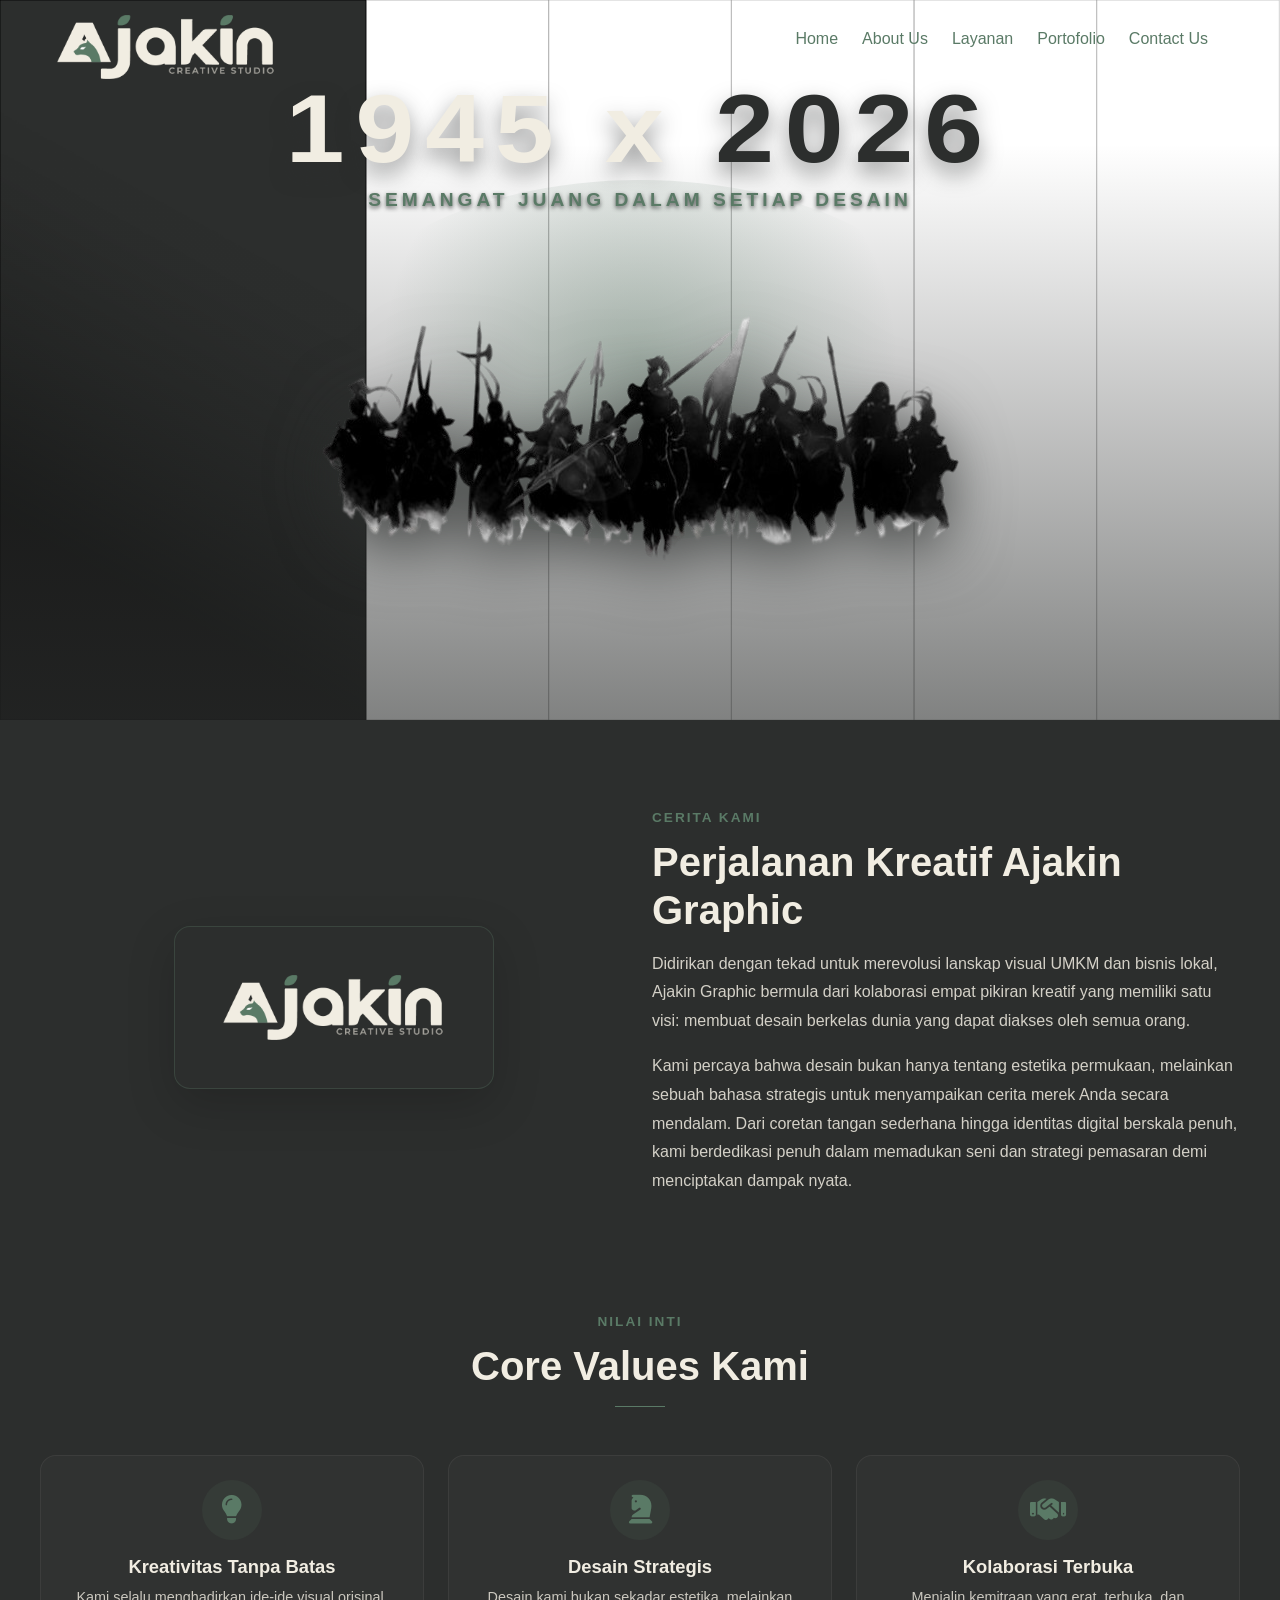
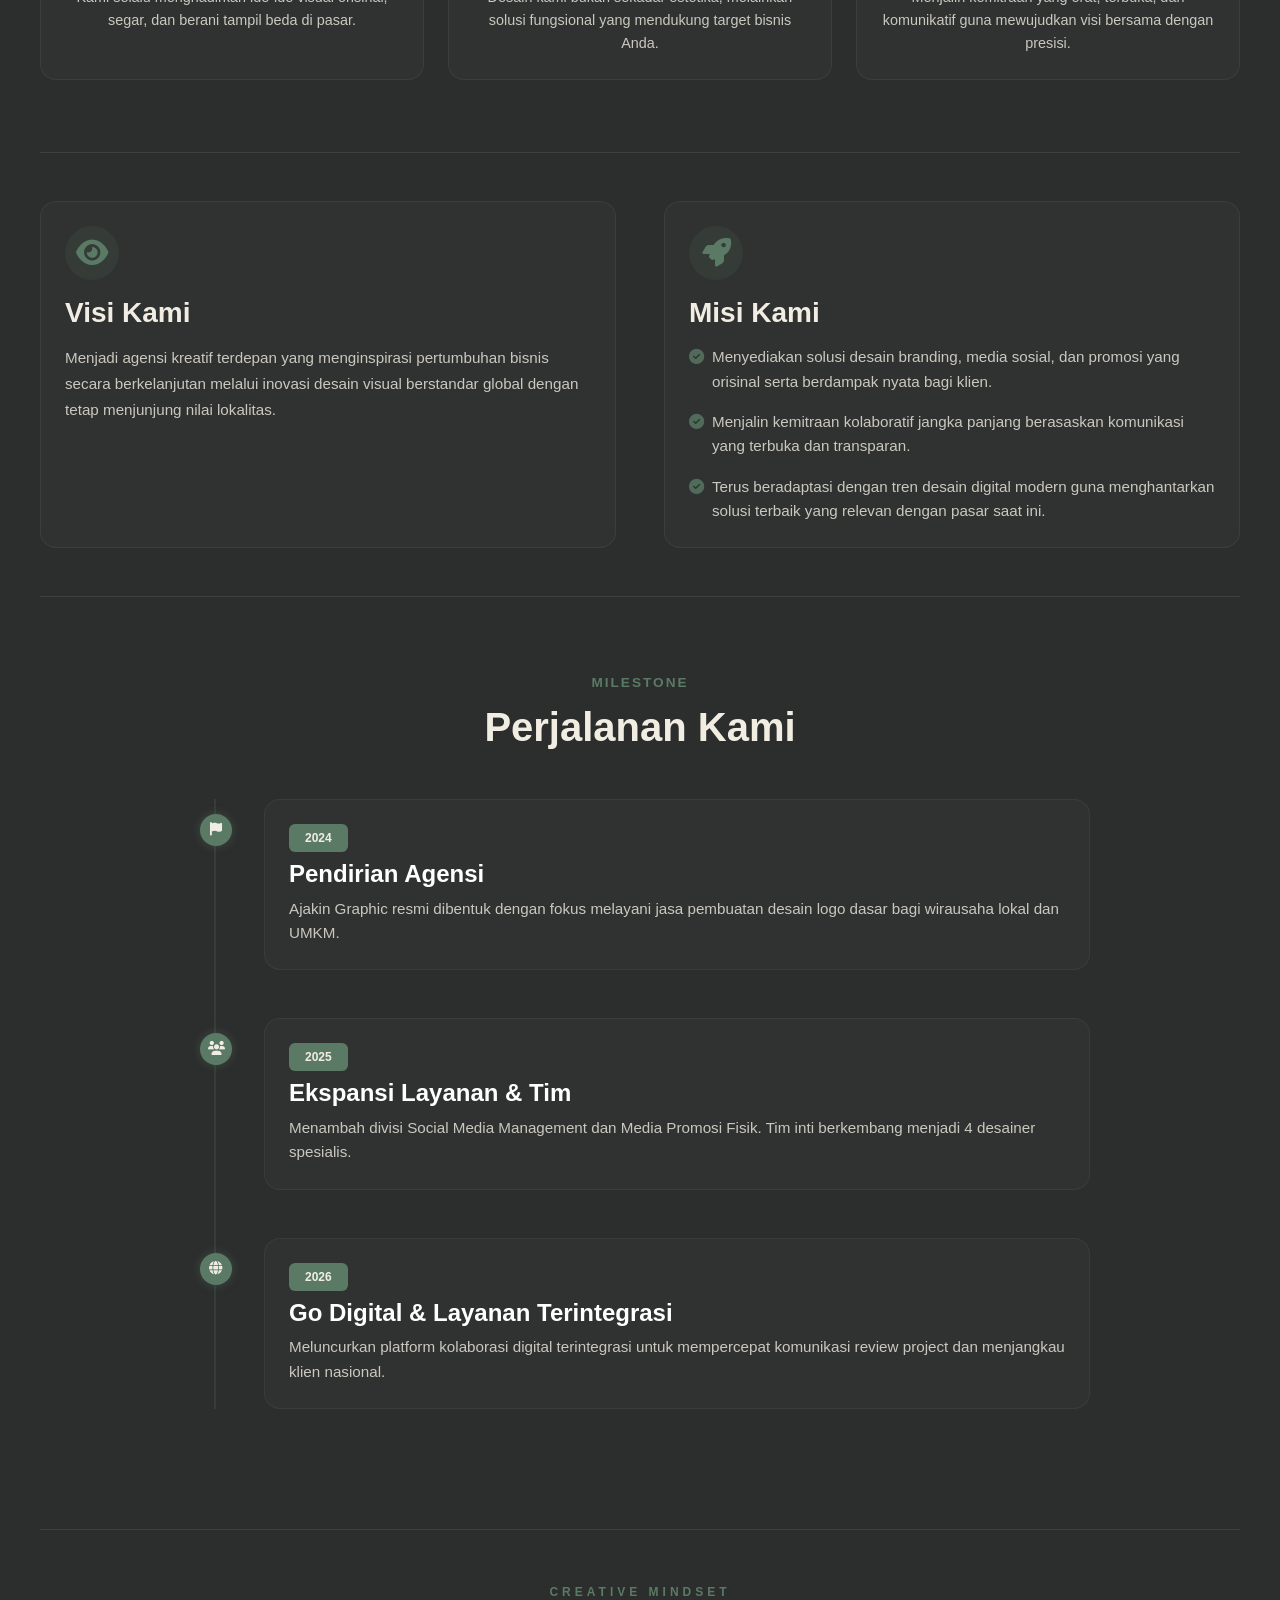
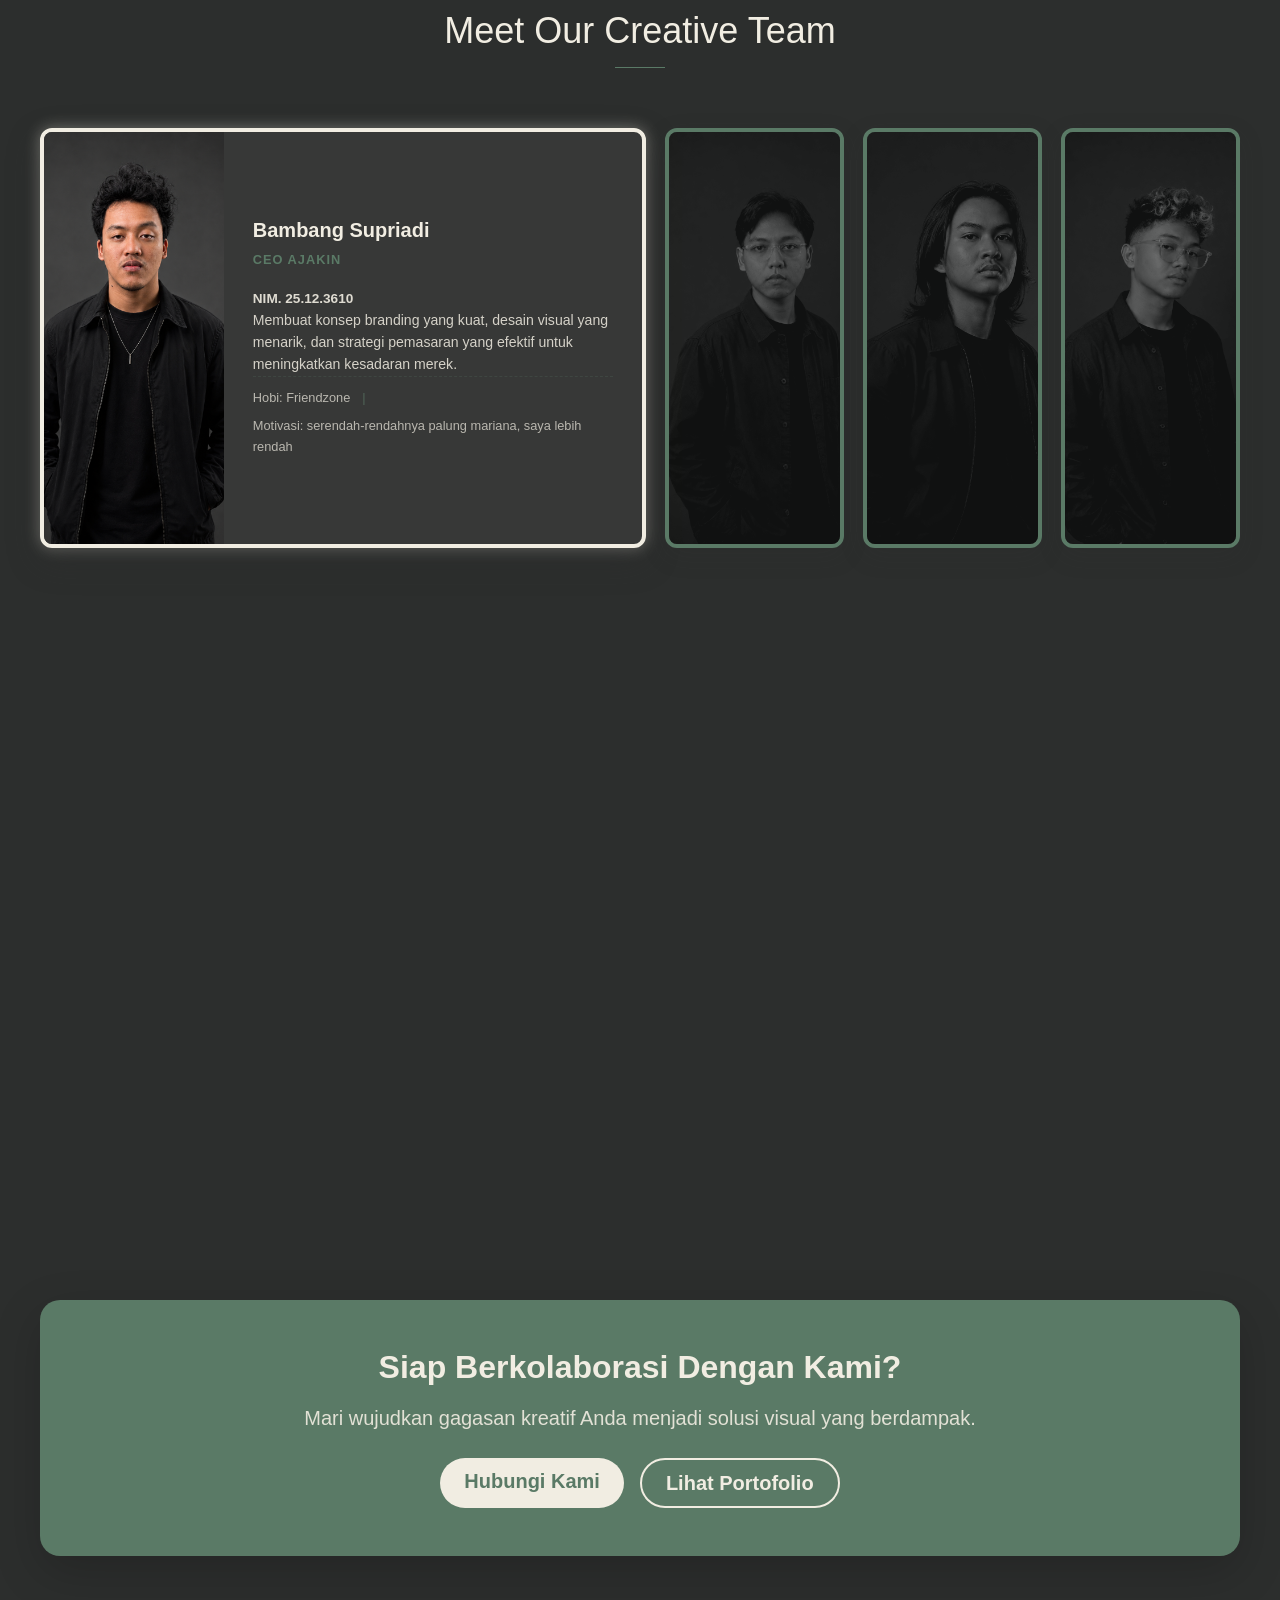
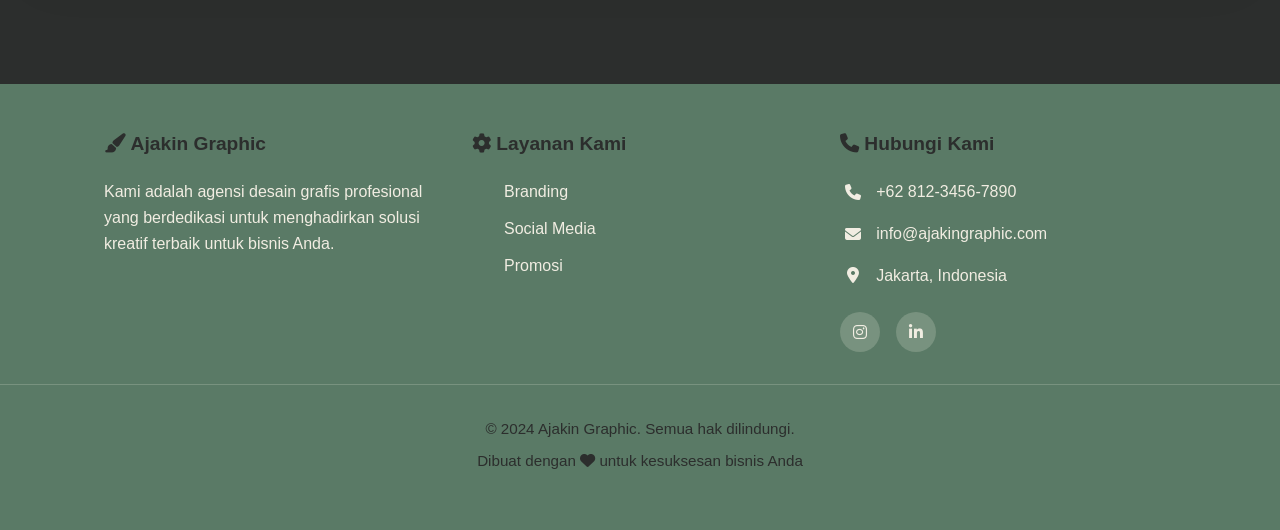
==== about.html @ 7a2d1ad5 "adjust all" ====
<!DOCTYPE html>
<html lang="id">

<head>
    <meta charset="UTF-8">
    <meta name="viewport" content="width=device-width, initial-scale=1.0">
    <title>About Us - Ajakin Graphic</title>
    <link rel="icon" type="image/png" href="assets/image/ajakin%20logo.png">
    <!-- Font Awesome -->
    <link href="https://cdnjs.cloudflare.com/ajax/libs/font-awesome/6.4.0/css/all.min.css" rel="stylesheet">
    <link href="https://cdn.jsdelivr.net/npm/bootstrap@5.3.0/dist/css/bootstrap.min.css" rel="stylesheet">
    <link rel="stylesheet" href="assets/CSS/About.css">
</head>

<body>
    <!-- ============ HEADER & NAVBAR ============ -->
    <header class="header">
        <div class="header-container">
            <a class="brand" href="index.html">
                <img src="assets/image/ajakin logo.png" alt="Ajakin Graphic Logo" class="brand-logo">
            </a>
            <button class="nav-toggle" aria-label="Toggle navigation">
                <i class="fas fa-bars"></i>
            </button>
            <nav class="nav-menu">
                <ul class="nav-list">
                    <li><a href="index.html">Home</a></li>
                    <li><a href="about.html">About Us</a></li>
                    <li><a href="service.html">Layanan</a></li>
                    <li><a href="portofolio.html">Portofolio</a></li>
                    <li><a href="contact.html">Contact Us</a></li>
                </ul>
            </nav>
        </div>
        <div class="scroll-progress"></div>
    </header>

    <!-- === HERO BANNER ABOUT US === -->
    <section class="hero-banner-flat position-relative d-flex flex-column justify-content-center align-items-center">
        <!-- Gambar Background -->
        <img src="assets/image/bg banner fp ppw.png" alt="About Us Banner Hero" style="position: absolute; top: 0; left: 0; width: 100%; height: 100%; object-fit: cover; object-position: 35% center; z-index: 0;">

        <!-- Overlay gradasi dari bawah ke atas agar lebih bersih -->
        <div style="position: absolute; top: 0; left: 0; width: 100%; height: 100%; background: linear-gradient(to top, rgba(44, 46, 45, 0.6) 0%, rgba(44, 46, 45, 0) 80%); z-index: 1;"></div>
        
        <!-- Overlay efek cahaya di tengah -->
        <div style="position: absolute; top: 50%; left: 50%; transform: translate(-50%, -50%); width: 50%; height: 50%; background: radial-gradient(circle, rgba(90, 122, 102, 0.4) 0%, rgba(44, 46, 45, 0) 70%); border-radius: 50%; z-index: 1;"></div>

        <!-- Konten (Relative) -->
        <div class="container position-relative d-flex flex-column align-items-center justify-content-center h-100" style="z-index: 2;">
            <!-- Teks Atas -->
            <h1 class="fw-bold m-0 hero-about-title" style="color: var(--white); font-family: 'Arial Black', Impact, sans-serif; line-height: 1; white-space: nowrap; text-shadow: 0 10px 20px rgba(44, 46, 45, 0.5);">
                1945 x <span style="color: var(--primary);">2026</span>
            </h1>
            <p class="mb-4 mt-2 text-uppercase text-center hero-about-subtext" style="color: var(--accent); font-weight: 700; letter-spacing: 4px; font-size: clamp(0.7rem, 1.5vw, 1.2rem); text-shadow: 0 2px 4px rgba(44, 46, 45, 0.8);">
                Semangat Juang dalam Setiap Desain
            </p>
            
            <!-- Gambar Bawah (diperbesar) -->
            <img src="assets/image/warior.png" alt="Semangat 1945" class="img-fluid mb-2 hero-about-img" style="object-fit: contain; filter: drop-shadow(0 20px 30px rgba(44, 46, 45, 0.8));">
        </div>
    </section>

    <!-- ============ MAIN CONTENT ============ -->
    <main class="main-container">
        
        <!-- SECTION 1: Cerita Kami (Our Story) -->
        <div class="row align-items-center my-5 py-4 reveal">
            <div class="col-lg-6 mb-4 mb-lg-0 text-center">
                <img src="assets/image/ajakin logo.png" alt="Logo Ajakin Graphic" class="img-fluid rounded-4 shadow-lg p-5" style="background-color: var(--primary); border: 1px solid rgba(90, 122, 102, 0.3); max-width: 320px;">
            </div>
            <div class="col-lg-6">
                <span class="text-uppercase fw-bold" style="color: var(--accent); letter-spacing: 2px; font-size: 0.85rem;">Cerita Kami</span>
                <h2 class="display-6 fw-bold mb-3 mt-2" style="color: var(--white);">Perjalanan Kreatif Ajakin Graphic</h2>
                <p style="color: var(--white); opacity: 0.85; line-height: 1.8;">
                    Didirikan dengan tekad untuk merevolusi lanskap visual UMKM dan bisnis lokal, Ajakin Graphic bermula dari kolaborasi empat pikiran kreatif yang memiliki satu visi: membuat desain berkelas dunia yang dapat diakses oleh semua orang.
                </p>
                <p style="color: var(--white); opacity: 0.85; line-height: 1.8;">
                    Kami percaya bahwa desain bukan hanya tentang estetika permukaan, melainkan sebuah bahasa strategis untuk menyampaikan cerita merek Anda secara mendalam. Dari coretan tangan sederhana hingga identitas digital berskala penuh, kami berdedikasi penuh dalam memadukan seni dan strategi pemasaran demi menciptakan dampak nyata.
                </p>
            </div>
        </div>

        <!-- SECTION: Core Perusahaan (Core Values) -->
        <div class="my-5 py-4 reveal">
            <div class="text-center mb-5">
                <span class="text-uppercase fw-bold" style="color: var(--accent); letter-spacing: 2px; font-size: 0.85rem;">Nilai Inti</span>
                <h2 class="display-6 fw-bold mb-3 mt-2" style="color: var(--white);">Core Values Kami</h2>
                <div class="mx-auto mt-3" style="width: 50px; height: 1px; background-color: var(--accent);"></div>
            </div>
            
            <div class="row g-4">
                <!-- Value 1: Kreativitas -->
                <div class="col-md-4 text-center">
                    <div class="p-4 rounded-4" style="background: rgba(241, 237, 226, 0.02); border: 1px solid rgba(241, 237, 226, 0.06); height: 100%;">
                        <div class="d-inline-flex align-items-center justify-content-center mb-3" style="width: 60px; height: 60px; background: rgba(90, 122, 102, 0.12); border-radius: 50%; font-size: 1.8rem; color: var(--accent);">
                            <i class="fas fa-lightbulb"></i>
                        </div>
                        <h4 class="fw-bold mb-2" style="color: var(--white); font-size: 1.15rem;">Kreativitas Tanpa Batas</h4>
                        <p class="mb-0" style="color: var(--white); opacity: 0.8; font-size: 0.9rem; line-height: 1.6;">
                            Kami selalu menghadirkan ide-ide visual orisinal, segar, dan berani tampil beda di pasar.
                        </p>
                    </div>
                </div>

                <!-- Value 2: Strategi -->
                <div class="col-md-4 text-center">
                    <div class="p-4 rounded-4" style="background: rgba(241, 237, 226, 0.02); border: 1px solid rgba(241, 237, 226, 0.06); height: 100%;">
                        <div class="d-inline-flex align-items-center justify-content-center mb-3" style="width: 60px; height: 60px; background: rgba(90, 122, 102, 0.12); border-radius: 50%; font-size: 1.8rem; color: var(--accent);">
                            <i class="fas fa-chess-knight"></i>
                        </div>
                        <h4 class="fw-bold mb-2" style="color: var(--white); font-size: 1.15rem;">Desain Strategis</h4>
                        <p class="mb-0" style="color: var(--white); opacity: 0.8; font-size: 0.9rem; line-height: 1.6;">
                            Desain kami bukan sekadar estetika, melainkan solusi fungsional yang mendukung target bisnis Anda.
                        </p>
                    </div>
                </div>

                <!-- Value 3: Kolaborasi -->
                <div class="col-md-4 text-center">
                    <div class="p-4 rounded-4" style="background: rgba(241, 237, 226, 0.02); border: 1px solid rgba(241, 237, 226, 0.06); height: 100%;">
                        <div class="d-inline-flex align-items-center justify-content-center mb-3" style="width: 60px; height: 60px; background: rgba(90, 122, 102, 0.12); border-radius: 50%; font-size: 1.8rem; color: var(--accent);">
                            <i class="fas fa-handshake"></i>
                        </div>
                        <h4 class="fw-bold mb-2" style="color: var(--white); font-size: 1.15rem;">Kolaborasi Terbuka</h4>
                        <p class="mb-0" style="color: var(--white); opacity: 0.8; font-size: 0.9rem; line-height: 1.6;">
                            Menjalin kemitraan yang erat, terbuka, dan komunikatif guna mewujudkan visi bersama dengan presisi.
                        </p>
                    </div>
                </div>
            </div>
        </div>

        <!-- SECTION 2: Visi & Misi -->
        <div class="my-5 py-5 border-top border-bottom border-secondary border-opacity-25 reveal">
            <div class="row g-5">
                <div class="col-lg-6">
                    <div class="p-4 rounded-4" style="background: rgba(241, 237, 226, 0.02); border: 1px solid rgba(241, 237, 226, 0.06); height: 100%;">
                        <div class="d-inline-flex align-items-center justify-content-center me-3 mb-3" style="width: 54px; height: 54px; background: rgba(90, 122, 102, 0.12); border-radius: 50%; font-size: 1.8rem; color: var(--accent);">
                            <i class="fas fa-eye"></i>
                        </div>
                        <h3 class="fw-bold mb-3" style="color: var(--white);">Visi Kami</h3>
                        <p style="color: var(--white); opacity: 0.8; line-height: 1.7; font-size: 0.95rem;">
                            Menjadi agensi kreatif terdepan yang menginspirasi pertumbuhan bisnis secara berkelanjutan melalui inovasi desain visual berstandar global dengan tetap menjunjung nilai lokalitas.
                        </p>
                    </div>
                </div>
                <div class="col-lg-6">
                    <div class="p-4 rounded-4" style="background: rgba(241, 237, 226, 0.02); border: 1px solid rgba(241, 237, 226, 0.06); height: 100%;">
                        <div class="d-inline-flex align-items-center justify-content-center me-3 mb-3" style="width: 54px; height: 54px; background: rgba(90, 122, 102, 0.12); border-radius: 50%; font-size: 1.8rem; color: var(--accent);">
                            <i class="fas fa-rocket"></i>
                        </div>
                        <h3 class="fw-bold mb-3" style="color: var(--white);">Misi Kami</h3>
                        <ul class="p-0 m-0" style="list-style: none;">
                            <li class="mb-3 d-flex align-items-start gap-2" style="color: var(--white); opacity: 0.8; font-size: 0.95rem;">
                                <i class="fas fa-check-circle mt-1" style="color: var(--accent);"></i>
                                <span>Menyediakan solusi desain branding, media sosial, dan promosi yang orisinal serta berdampak nyata bagi klien.</span>
                            </li>
                            <li class="mb-3 d-flex align-items-start gap-2" style="color: var(--white); opacity: 0.8; font-size: 0.95rem;">
                                <i class="fas fa-check-circle mt-1" style="color: var(--accent);"></i>
                                <span>Menjalin kemitraan kolaboratif jangka panjang berasaskan komunikasi yang terbuka dan transparan.</span>
                            </li>
                            <li class="mb-0 d-flex align-items-start gap-2" style="color: var(--white); opacity: 0.8; font-size: 0.95rem;">
                                <i class="fas fa-check-circle mt-1" style="color: var(--accent);"></i>
                                <span>Terus beradaptasi dengan tren desain digital modern guna menghantarkan solusi terbaik yang relevan dengan pasar saat ini.</span>
                            </li>
                        </ul>
                    </div>
                </div>
            </div>
        </div>

        <!-- SECTION 3: Timeline Perjalanan (Milestones) -->
        <div class="my-5 py-4 reveal">
            <div class="text-center mb-5">
                <span class="text-uppercase fw-bold" style="color: var(--accent); letter-spacing: 2px; font-size: 0.85rem;">Milestone</span>
                <h2 class="display-6 fw-bold mb-3 mt-2" style="color: var(--white);">Perjalanan Kami</h2>
            </div>
            
            <div class="about-timeline position-relative mx-auto mt-5" style="max-width: 900px;">
                <!-- Timeline Item 1 -->
                <div class="timeline-item d-flex mb-5">
                    <div class="timeline-badge"><i class="fas fa-flag"></i></div>
                    <div class="timeline-panel ms-4 p-4 rounded-4" style="background: rgba(241, 237, 226, 0.02); border: 1px solid rgba(241, 237, 226, 0.05); flex: 1;">
                        <span class="badge mb-2 px-3 py-2 fw-bold" style="background-color: var(--accent); color: var(--white);">2024</span>
                        <h4 class="fw-bold mb-2 text-white">Pendirian Agensi</h4>
                        <p class="mb-0" style="color: var(--white); opacity: 0.8; font-size: 0.95rem;">
                            Ajakin Graphic resmi dibentuk dengan fokus melayani jasa pembuatan desain logo dasar bagi wirausaha lokal dan UMKM.
                        </p>
                    </div>
                </div>
                
                <!-- Timeline Item 2 -->
                <div class="timeline-item d-flex mb-5">
                    <div class="timeline-badge"><i class="fas fa-users"></i></div>
                    <div class="timeline-panel ms-4 p-4 rounded-4" style="background: rgba(241, 237, 226, 0.02); border: 1px solid rgba(241, 237, 226, 0.05); flex: 1;">
                        <span class="badge mb-2 px-3 py-2 fw-bold" style="background-color: var(--accent); color: var(--white);">2025</span>
                        <h4 class="fw-bold mb-2 text-white">Ekspansi Layanan & Tim</h4>
                        <p class="mb-0" style="color: var(--white); opacity: 0.8; font-size: 0.95rem;">
                            Menambah divisi Social Media Management dan Media Promosi Fisik. Tim inti berkembang menjadi 4 desainer spesialis.
                        </p>
                    </div>
                </div>
                
                <!-- Timeline Item 3 -->
                <div class="timeline-item d-flex mb-5">
                    <div class="timeline-badge"><i class="fas fa-globe"></i></div>
                    <div class="timeline-panel ms-4 p-4 rounded-4" style="background: rgba(241, 237, 226, 0.02); border: 1px solid rgba(241, 237, 226, 0.05); flex: 1;">
                        <span class="badge mb-2 px-3 py-2 fw-bold" style="background-color: var(--accent); color: var(--white);">2026</span>
                        <h4 class="fw-bold mb-2 text-white">Go Digital & Layanan Terintegrasi</h4>
                        <p class="mb-0" style="color: var(--white); opacity: 0.8; font-size: 0.95rem;">
                            Meluncurkan platform kolaborasi digital terintegrasi untuk mempercepat komunikasi review project dan menjangkau klien nasional.
                        </p>
                    </div>
                </div>
            </div>
        </div>

        <!-- SECTION 4: Tim Kreatif (Collin Carousel Wrapper) -->
        <div class="section-divider-title reveal mt-5 pt-5 border-top border-secondary border-opacity-25">
            <span>CREATIVE MINDSET</span>
            <h2>Meet Our Creative Team</h2>
            <div class="title-line"></div>
        </div>

        <div class="team-accordion-container reveal" style="margin-top: 3rem;">
            <!-- Team Member 1 -->
            <div class="team-acc-card active-card" data-index="0">
                <div class="team-img-wrapper">
                    <img src="assets/image/bambang.png" alt="Bambang Supriadi">
                </div>
                <div class="team-text-wrapper">
                    <div class="team-text-header">
                        <h4>Bambang Supriadi</h4>
                        <span class="team-role">CEO Ajakin</span>
                    </div>
                    <div class="team-text-details">
                        <span class="team-nim">NIM. 25.12.3610</span>
                        <p class="team-desc">Membuat konsep branding yang kuat, desain visual yang menarik, dan strategi pemasaran yang efektif untuk meningkatkan kesadaran merek.</p>
                        <div class="team-footer">
                            <span>Hobi: Friendzone</span>
                            <span class="team-divider">|</span>
                            <span>Motivasi: serendah-rendahnya palung mariana, saya lebih rendah</span>
                        </div>
                    </div>
                </div>
            </div>

            <!-- Team Member 2 -->
            <div class="team-acc-card" data-index="1">
                <div class="team-img-wrapper">
                    <img src="assets/image/miko.png" alt="Jatmiko Adhi Prasetyo">
                </div>
                <div class="team-text-wrapper">
                    <div class="team-text-header">
                        <h4>Jatmiko Adhi Prasetyo</h4>
                        <span class="team-role">CMO Ajakin</span>
                    </div>
                    <div class="team-text-details">
                        <span class="team-nim">NIM. 25.12.3638</span>
                        <p class="team-desc">Strategi pemasaran media sosial yang interaktif dan efektif untuk meningkatkan konversi dan engagement.</p>
                        <div class="team-footer">
                            <span>Hobi: Bersabar</span>
                            <span class="team-divider">|</span>
                            <span>Motivasi: Hari ini harus lebih baik dari kemarin.</span>
                        </div>
                    </div>
                </div>
            </div>

            <!-- Team Member 3 -->
            <div class="team-acc-card" data-index="2">
                <div class="team-img-wrapper">
                    <img src="assets/image/gondrong.png" alt="Ahmad Mukhlisin Fahriel Diza">
                </div>
                <div class="team-text-wrapper">
                    <div class="team-text-header">
                        <h4>Ahmad Mukhlisin F. D.</h4>
                        <span class="team-role">Fullstack Developer</span>
                    </div>
                    <div class="team-text-details">
                        <span class="team-nim">NIM. 25.12.3644</span>
                        <p class="team-desc">Pembuatan sistem web dinamis, manajemen database performa tinggi, dan optimasi interaksi antar tumpukan kartu.</p>
                        <div class="team-footer">
                            <span>Hobi: Gaming</span>
                            <span class="team-divider">|</span>
                            <span>Motivasi: Ilmu tanah-tetap rebahan walaupun diinjak-injak.</span>
                        </div>
                    </div>
                </div>
            </div>

            <!-- Team Member 4 -->
            <div class="team-acc-card" data-index="3">
                <div class="team-img-wrapper">
                    <img src="assets/image/nur.png" alt="Nur Dwi Cahyo">
                </div>
                <div class="team-text-wrapper">
                    <div class="team-text-header">
                        <h4>Nur Dwi Cahyo</h4>
                        <span class="team-role">Desainer Ajakin</span>
                    </div>
                    <div class="team-text-details">
                        <span class="team-nim">NIM. 25.12.3609</span>
                        <p class="team-desc">Pembuatan materi promosi fisik (banner, x-banner, baliho) dengan kualitas visual terbaik dan hierarki terbaca.</p>
                        <div class="team-footer">
                            <span>Hobi: Desain</span>
                            <span class="team-divider">|</span>
                            <span>Motivasi: Error adalah jalan ninja ku.</span>
                        </div>
                    </div>
                </div>
            </div>
        </div>

        <!-- ============ FUN YOUTUBE EMBED ============ -->
        <div class="mt-5 pt-5 pb-2 mb-0 border-top border-secondary border-opacity-25 text-center reveal">
            <h3 class="fw-bold mb-3" style="color: var(--white); font-size: 1.5rem;">Behind the Scene</h3>
            <p class="mx-auto mb-4" style="color: var(--white); opacity: 0.8; max-width: 600px; font-size: 0.95rem;">
                Sekelompok mahasiswa berubah menjadi uget-uget di tepi pantai karena tugas final project.
            </p>
            <div class="mx-auto" style="max-width: 850px; border-radius: 12px; overflow: hidden; border: 4px solid var(--accent); box-shadow: 0 8px 24px rgba(44, 46, 45, 0.3);">
                <div class="ratio ratio-16x9">
                    <iframe src="https://www.youtube.com/embed/vy5Xc78frko?si=SzTf-EgB00rRE5SG&amp;start=402" title="YouTube video player" allow="accelerometer; autoplay; clipboard-write; encrypted-media; gyroscope; picture-in-picture; web-share" referrerpolicy="strict-origin-when-cross-origin" allowfullscreen style="border: none;"></iframe>
                </div>
            </div>
        </div>

        <!-- ============ CALL TO ACTION BANNER ============ -->
        <div class="mt-5 p-5 text-center shadow-lg reveal" style="background-color: var(--accent); border-radius: 20px;">
            <h2 class="fw-bold mb-3" style="color: var(--white);">Siap Berkolaborasi Dengan Kami?</h2>
            <p class="lead mb-4" style="color: var(--white); opacity: 0.9;">Mari wujudkan gagasan kreatif Anda menjadi solusi visual yang berdampak.</p>
            <div class="d-flex gap-3 justify-content-center flex-wrap">
                <a href="contact.html" class="btn btn-light btn-lg rounded-pill px-4 fw-bold" style="color: var(--accent); background-color: var(--white); border: none; transition: transform 0.3s ease;" onmouseover="this.style.transform='translateY(-3px)'" onmouseout="this.style.transform='translateY(0)'">Hubungi Kami</a>
                <a href="portofolio.html" class="btn btn-outline-light btn-lg rounded-pill px-4 fw-bold" style="border: 2px solid var(--white); color: var(--white); transition: transform 0.3s ease;" onmouseover="this.style.transform='translateY(-3px)'" onmouseout="this.style.transform='translateY(0)'">Lihat Portofolio</a>
            </div>
        </div>
    </main>

    <!-- ============ FOOTER ============ -->
    <footer class="footer">
        <div class="footer-container">
            <div class="footer-col">
                <h5><i class="fas fa-paint-brush"></i> Ajakin Graphic</h5>
                <p>Kami adalah agensi desain grafis profesional yang berdedikasi untuk menghadirkan solusi kreatif terbaik untuk bisnis Anda.</p>
            </div>
            <div class="footer-col">
                <h5><i class="fas fa-cog"></i> Layanan Kami</h5>
                <ul class="footer-links">
                    <li><a href="service.html">Branding</a></li>
                    <li><a href="service.html">Social Media</a></li>
                    <li><a href="service.html">Promosi</a></li>
                </ul>
            </div>
            <div class="footer-col">
                <h5><i class="fas fa-phone"></i> Hubungi Kami</h5>
                <div class="contact-item">
                    <i class="fas fa-phone"></i>
                    <span>+62 812-3456-7890</span>
                </div>
                <div class="contact-item">
                    <i class="fas fa-envelope"></i>
                    <span>info@ajakingraphic.com</span>
                </div>
                <div class="contact-item">
                    <i class="fas fa-map-marker-alt"></i>
                    <span>Jakarta, Indonesia</span>
                </div>
                <div class="social-links">
                    <a href="https://www.instagram.com/yaelahhh.desain?igsh=MTJ2dGk0ZmpyYTkzag==" target="_blank" rel="noopener noreferrer" title="Instagram"><i class="fab fa-instagram"></i></a>
                    <a href="https://www.linkedin.com/in/bambang-supriyadi-6a6b3a31a?utm_source=share_via&utm_content=profile&utm_medium=member_android" target="_blank" rel="noopener noreferrer" title="LinkedIn"><i class="fab fa-linkedin-in"></i></a>
                </div>
            </div>
        </div>
        <div class="footer-bottom">
            <p>&copy; 2024 Ajakin Graphic. Semua hak dilindungi.</p>
            <p>Dibuat dengan <i class="fas fa-heart heart-icon"></i> untuk kesuksesan bisnis Anda</p>
        </div>
    </footer>

    <script src="assets/js/scroll.js"></script>
    <script src="assets/js/collins.js"></script>
</body>

</html>
---- assets/CSS/About.css ----
/* ============ DESIGN SYSTEM & VARIABLES ============ */
:root {
  --primary: #2c2e2d;
  --accent: #5a7a66;
  --white: #f1ede2;
  --light-gray: #f4f6f9;
  --transition: 0.8s cubic-bezier(0.25, 1, 0.5, 1);
}

* {
  margin: 0;
  padding: 0;
  box-sizing: border-box;
}

body {
  font-family: 'Segoe UI', sans-serif;
  line-height: 1.6;
  color: var(--primary);
  background-color: var(--primary);
  scroll-behavior: smooth;
}

a {
  text-decoration: none;
}

ul {
  list-style: none;
}

/* ============ HEADER & NAVBAR ============ */
.header {
    position: fixed;
    width: 100%;
    top: 0;
    z-index: 1000;
    background: transparent;
    transition: background 0.4s ease, box-shadow 0.4s ease;
    animation: slideIn 0.5s ease;
}

.header.scrolled {
    background: var(--primary);
    box-shadow: 0 4px 20px rgba(44, 46, 45, 0.35);
}

.header-container {
  display: flex;
  justify-content: space-between;
  align-items: center;
  padding: 15px 32px;
  max-width: 1200px;
  margin: 0 auto;
  position: relative;
}

.brand-logo {
    height: 64px;
    width: auto;
    display: block;
    object-fit: contain;
    transition: transform 0.3s ease;
    margin-left: -15px;
}

.brand-logo:hover {
  transform: scale(1.05);
}

.nav-toggle {
  display: none;
  background: none;
  border: 1px solid var(--white);
  color: var(--white);
  font-size: 1.5rem;
  padding: 0.3rem 0.6rem;
  border-radius: 4px;
  cursor: pointer;
}

.nav-list {
  display: flex;
  gap: 1.5rem;
}

.nav-list a {
    color: var(--accent);
    font-weight: 500;
    transition: color 0.3s ease;
}

.nav-list a:hover {
    color: var(--white);
    text-shadow: 0px 2px 4px rgba(44, 46, 45, 0.6), 0px 4px 10px rgba(44, 46, 45, 0.3);
}

.scroll-progress {
  position: absolute;
  bottom: 0;
  left: 0;
  height: 6px;
  background: var(--accent);
  width: 0%;
  transition: width 0.3s ease;
  z-index: 1001;
  border-radius: 0 4px 4px 0;
  box-shadow: 0 0 10px rgba(241, 237, 226, 0.5);
}

/* ============ HERO BANNER (DESKTOP) ============ */
.hero-banner-flat {
    width: 100%;
    margin-bottom: 60px;
    overflow: hidden;
    display: flex;
    aspect-ratio: 16/9;
    padding: 0;
}

.hero-about-title {
    font-size: clamp(2.5rem, 8vw, 6rem);
    letter-spacing: 10px;
    transform: scaleX(1.1);
}

.hero-about-img {
    max-height: 45vh;
}

/* ============ MAIN LAYOUT CONTAINER ============ */
main {
  min-height: calc(100vh - 80px);
  background-color: var(--primary);
}

.main-container {
  width: 95%;
  max-width: 1200px;
  margin: 0 auto;
  padding-bottom: 5rem;
}

.section-divider-title {
  text-align: center;
  margin-bottom: 60px;
  position: relative;
}

.section-divider-title span {
  font-size: 12px;
  letter-spacing: 4px;
  color: var(--accent);
  font-weight: 600;
  text-transform: uppercase;
}

.section-divider-title h2 {
  font-size: 36px;
  color: var(--white);
  font-family: 'Segoe UI', sans-serif;
  margin-top: 5px;
  font-weight: 300;
}

.section-divider-title .title-line {
  width: 50px;
  height: 1px;
  background-color: var(--accent);
  margin: 15px auto 0;
}

/* ============ MILESTONE TIMELINE ============ */
.about-timeline {
    padding-left: 50px;
}

.about-timeline::before {
    content: '';
    position: absolute;
    left: 24px;
    top: 0;
    width: 2px;
    height: 100%;
    background: rgba(90, 122, 102, 0.2);
}

.timeline-item {
    position: relative;
}

.timeline-badge {
    position: absolute;
    left: -40px;
    top: 15px;
    width: 32px;
    height: 32px;
    border-radius: 50%;
    background: var(--accent);
    color: var(--white);
    display: flex;
    align-items: center;
    justify-content: center;
    font-size: 0.85rem;
    z-index: 2;
    box-shadow: 0 0 10px rgba(90, 122, 102, 0.4);
}

.timeline-panel {
    transition: all 0.3s ease;
}

.timeline-panel:hover {
    background: rgba(241, 237, 226, 0.05) !important;
    border-color: var(--accent) !important;
    transform: translateX(5px);
}

/* ============ REVEAL ANIMATIONS ============ */
.reveal {
    opacity: 0;
    transform: translateY(30px);
    transition: opacity 0.8s cubic-bezier(0.25, 1, 0.5, 1), transform 0.8s cubic-bezier(0.25, 1, 0.5, 1);
}

.reveal.in {
    opacity: 1;
    transform: translateY(0);
}

/* ============ TEAM ACCORDION SECTION (DESKTOP) ============ */
.team-accordion-container {
    display: flex;
    flex-direction: row;
    width: 100%;
    height: 420px;
    gap: 1.2rem;
}

.team-acc-card {
    flex: 1;
    display: flex;
    flex-direction: row;
    border-radius: 12px;
    overflow: hidden;
    border: 4px solid var(--accent);
    background-color: rgba(241, 237, 226, 0.02);
    box-shadow: 0 8px 24px rgba(44, 46, 45, 0.15);
    transition: flex 0.6s cubic-bezier(0.25, 1, 0.5, 1), border-color 0.4s ease, box-shadow 0.4s ease, background-color 0.4s ease;
    cursor: pointer;
}

.team-img-wrapper {
    width: 180px;
    height: 100%;
    flex-shrink: 0;
}

.team-img-wrapper img {
    width: 100%;
    height: 100%;
    object-fit: cover;
    object-position: center top;
    filter: grayscale(100%) brightness(0.6) contrast(1.1);
    opacity: 0.65;
    transition: filter 0.4s ease, opacity 0.4s ease;
}

.team-text-wrapper {
    flex-grow: 1;
    padding: 1.8rem;
    display: flex;
    flex-direction: column;
    justify-content: center;
    gap: 0.8rem;
    opacity: 0;
    transform: translateX(30px);
    transition: opacity 0.4s ease 0.1s, transform 0.4s ease 0.1s;
    overflow: hidden;
    min-width: 250px;
}

.team-text-header h4 {
    margin: 0 0 4px;
    font-size: 1.25rem;
    font-weight: 700;
    color: var(--white);
}

.team-role {
    font-size: 0.8rem;
    text-transform: uppercase;
    letter-spacing: 1px;
    color: var(--accent);
    font-weight: 600;
}

.team-info-details {
    display: flex;
    flex-direction: column;
    gap: 0.6rem;
}

.team-nim {
    font-size: 0.85rem;
    font-weight: 700;
    color: var(--white);
    opacity: 0.9;
}

.team-desc {
    font-size: 0.88rem;
    line-height: 1.55;
    color: var(--white);
    opacity: 0.85;
    margin: 0;
}

.team-footer {
    border-top: 1px dashed rgba(90, 122, 102, 0.3);
    padding-top: 0.7rem;
    display: flex;
    flex-wrap: wrap;
    gap: 0.5rem;
    align-items: center;
    font-size: 0.8rem;
    color: var(--white);
    opacity: 0.7;
}

.team-divider {
    color: var(--accent);
    margin: 0 4px;
}

/* Hover State (Preview) */
.team-acc-card:hover {
    flex: 3.5;
    background-color: rgba(241, 237, 226, 0.04);
}

.team-acc-card:hover .team-img-wrapper img {
    filter: grayscale(40%) brightness(0.85);
    opacity: 0.85;
}

.team-acc-card:hover .team-text-wrapper {
    opacity: 1;
    transform: translateX(0);
}

/* Clicked / Active State (Permanent) */
.team-acc-card.active-card {
    flex: 3.5;
    border-color: var(--white);
    background-color: rgba(241, 237, 226, 0.05);
    box-shadow: 0 12px 32px rgba(44, 46, 45, 0.4), 0 0 15px rgba(241, 237, 226, 0.4);
    cursor: default;
}

.team-acc-card.active-card .team-img-wrapper img {
    filter: none !important;
    opacity: 1 !important;
}

.team-acc-card.active-card .team-text-wrapper {
    opacity: 1 !important;
    transform: translateX(0) !important;
}

/* ============ FOOTER ============ */
.footer {
  background: var(--accent);
  color: var(--white);
  padding: 3rem 0;
  margin-top: 3rem;
}

.footer-container {
  display: flex;
  flex-wrap: wrap;
  gap: 2rem;
  padding: 0 5%;
  max-width: 1200px;
  margin: 0 auto;
  justify-content: space-between;
}

.footer-col {
  flex: 1;
  min-width: 250px;
}

.footer-col h5 {
  font-size: 1.2rem;
  font-weight: bold;
  margin-bottom: 1.5rem;
  color: var(--primary);
}

.footer-links li {
  margin-bottom: 0.7rem;
}

.footer-links a {
  color: var(--white);
  transition: color 0.3s ease, padding 0.3s ease;
}

.footer-links a:hover {
  color: var(--white);
  padding-left: 0.5rem;
}

.contact-item {
  display: flex;
  align-items: center;
  margin-bottom: 1rem;
  gap: 0.7rem;
}

.contact-item i {
  color: var(--white);
  min-width: 25px;
  text-align: center;
}

.social-links {
  display: flex;
  gap: 1rem;
  margin-top: 1.5rem;
}

.social-links a {
  display: inline-flex;
  align-items: center;
  justify-content: center;
  width: 40px;
  height: 40px;
  background: rgba(241, 237, 226, 0.2);
  border-radius: 50%;
  color: var(--white);
  transition: all 0.3s ease;
}

.social-links a:hover {
  background: var(--primary);
  color: var(--white);
  transform: translateY(-5px);
}

.footer-bottom {
  border-top: 1px solid rgba(241, 237, 226, 0.2);
  margin-top: 2rem;
  padding-top: 2rem;
  text-align: center;
}

.footer-bottom p {
  margin-bottom: 0.5rem;
  font-size: 0.95rem;
  color: var(--primary);
}

.heart-icon {
  color: var(--primary);
}

/* ============ KEYFRAMES & TRANSITIONS ============ */
@keyframes slideIn {
  from {
    opacity: 0;
    transform: translateY(-10px);
  }
  to {
    opacity: 1;
    transform: translateY(0);
  }
}

/* ============ RESPONSIVE LAYOUT OVERRIDES ============ */
@media (max-width: 991px) {
  /* Navbar toggles */
  .nav-toggle {
    display: block;
  }

  .nav-menu {
    display: none;
    width: 100%;
    position: absolute;
    top: 100%;
    left: 0;
    background: rgba(44, 46, 45, 0.95);
    backdrop-filter: blur(15px);
    -webkit-backdrop-filter: blur(15px);
    padding: 1.5rem 5%;
    box-shadow: 0 4px 15px rgba(44, 46, 45, 0.3);
    border-bottom: 1px solid rgba(90, 122, 102, 0.2);
  }

  .nav-menu.active {
    display: block;
  }

  .nav-list {
    flex-direction: column;
    gap: 1.2rem;
  }

  .nav-list a {
    color: var(--white);
    font-size: 1.15rem;
    text-shadow: 0 2px 4px rgba(44, 46, 45, 0.5);
    display: block;
    padding: 8px 0;
  }
  
  .nav-list a.active {
    border-bottom: none;
    border-left: 3px solid var(--accent);
    padding-left: 10px;
  }

  /* Hero Banner tablet/mobile */
  .hero-banner-flat {
    aspect-ratio: auto;
    min-height: auto;
    padding: 120px 0 60px;
  }

  .hero-about-title {
    letter-spacing: 5px !important;
    font-size: 2.5rem !important;
    transform: scaleX(1) !important;
  }

  .hero-about-img {
    max-height: 35vh !important;
  }

  .brand-logo {
    height: 36px;
    margin-left: 0;
  }

  .hero-banner-flat > img:first-of-type {
    object-position: 20% center !important;
  }
}

@media (max-width: 768px) {
  html, body {
    overflow-x: hidden;
    max-width: 100vw;
  }

  /* Footer stacking */
  .footer-container {
    flex-direction: column;
  }

  /* Accordion Layout tablet/mobile stack */
  .team-accordion-container {
      flex-direction: column;
      height: auto;
      gap: 1rem;
  }

  .team-acc-card {
      flex: none;
      width: 100%;
      height: 90px;
      transition: height 0.6s cubic-bezier(0.25, 1, 0.5, 1), border-color 0.4s ease;
  }

  .team-img-wrapper {
      width: 90px;
  }

  .team-text-wrapper {
      padding: 1rem 1.2rem;
      transform: translateY(20px);
      transition: opacity 0.4s ease 0.1s, transform 0.4s ease 0.1s;
  }

  /* Tablet/mobile Hover expansion */
  .team-acc-card:hover {
      flex: none;
      height: 230px;
  }

  .team-acc-card:hover .team-text-wrapper {
      transform: translateY(0);
  }

  /* Tablet/mobile Clicked/Active expansion */
  .team-acc-card.active-card {
      flex: none;
      height: 230px;
  }

  .team-acc-card.active-card .team-text-wrapper {
      transform: translateY(0) !important;
  }
}

/* ============ MOBILE PORTRAIT ADAPTATIONS ============ */
@media (max-width: 576px) {
  /* Hero Banner Portrait */
  .hero-banner-flat {
    padding: 90px 0 40px;
  }
  
  .hero-about-title {
      font-size: 2rem !important;
  }

  .hero-about-img {
    max-height: 28vh !important;
  }

  /* Spacing container portrait */
  .main-container {
      padding-bottom: 3rem;
  }

  /* Timeline Portrait */
  .about-timeline {
      padding-left: 30px;
  }
  
  .about-timeline::before {
      left: 14px;
  }

  .timeline-badge {
      left: -25px;
      width: 28px;
      height: 28px;
      font-size: 0.75rem;
  }

  .timeline-panel {
      padding: 1.2rem !important;
  }

  .timeline-panel h4 {
      font-size: 1.1rem;
  }

  .timeline-panel p {
      font-size: 0.88rem;
  }

  /* Mobile text sizes inside expanded accordion card */
  .team-acc-card:hover, .team-acc-card.active-card {
      height: 250px; /* Slightly taller for text wrap */
  }

  .team-text-wrapper {
      padding: 0.8rem 1rem;
  }

  .team-text-header h4 {
      font-size: 1.1rem;
  }

  .team-role {
      font-size: 0.75rem;
  }

  .team-desc {
      font-size: 0.8rem;
      line-height: 1.45;
  }

  .team-footer {
      font-size: 0.72rem;
      padding-top: 0.5rem;
      gap: 0.3rem;
  }
}
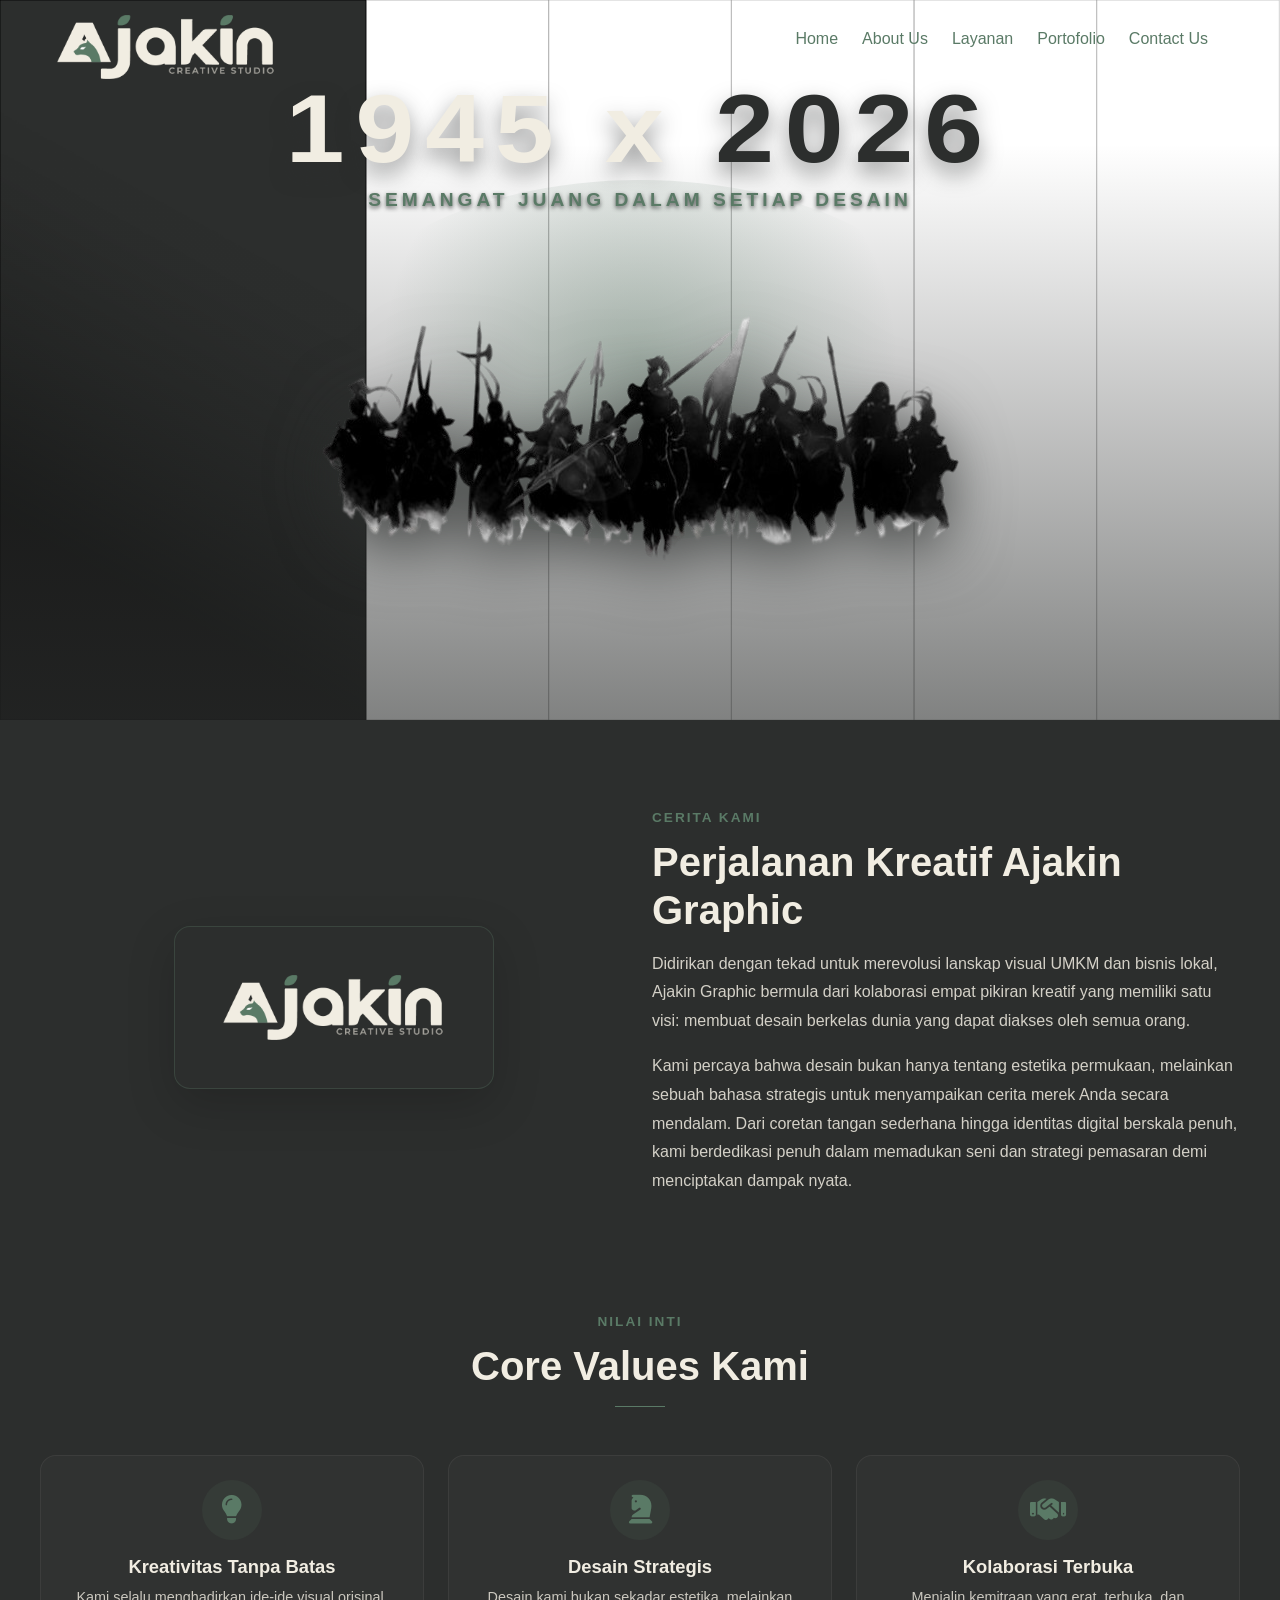
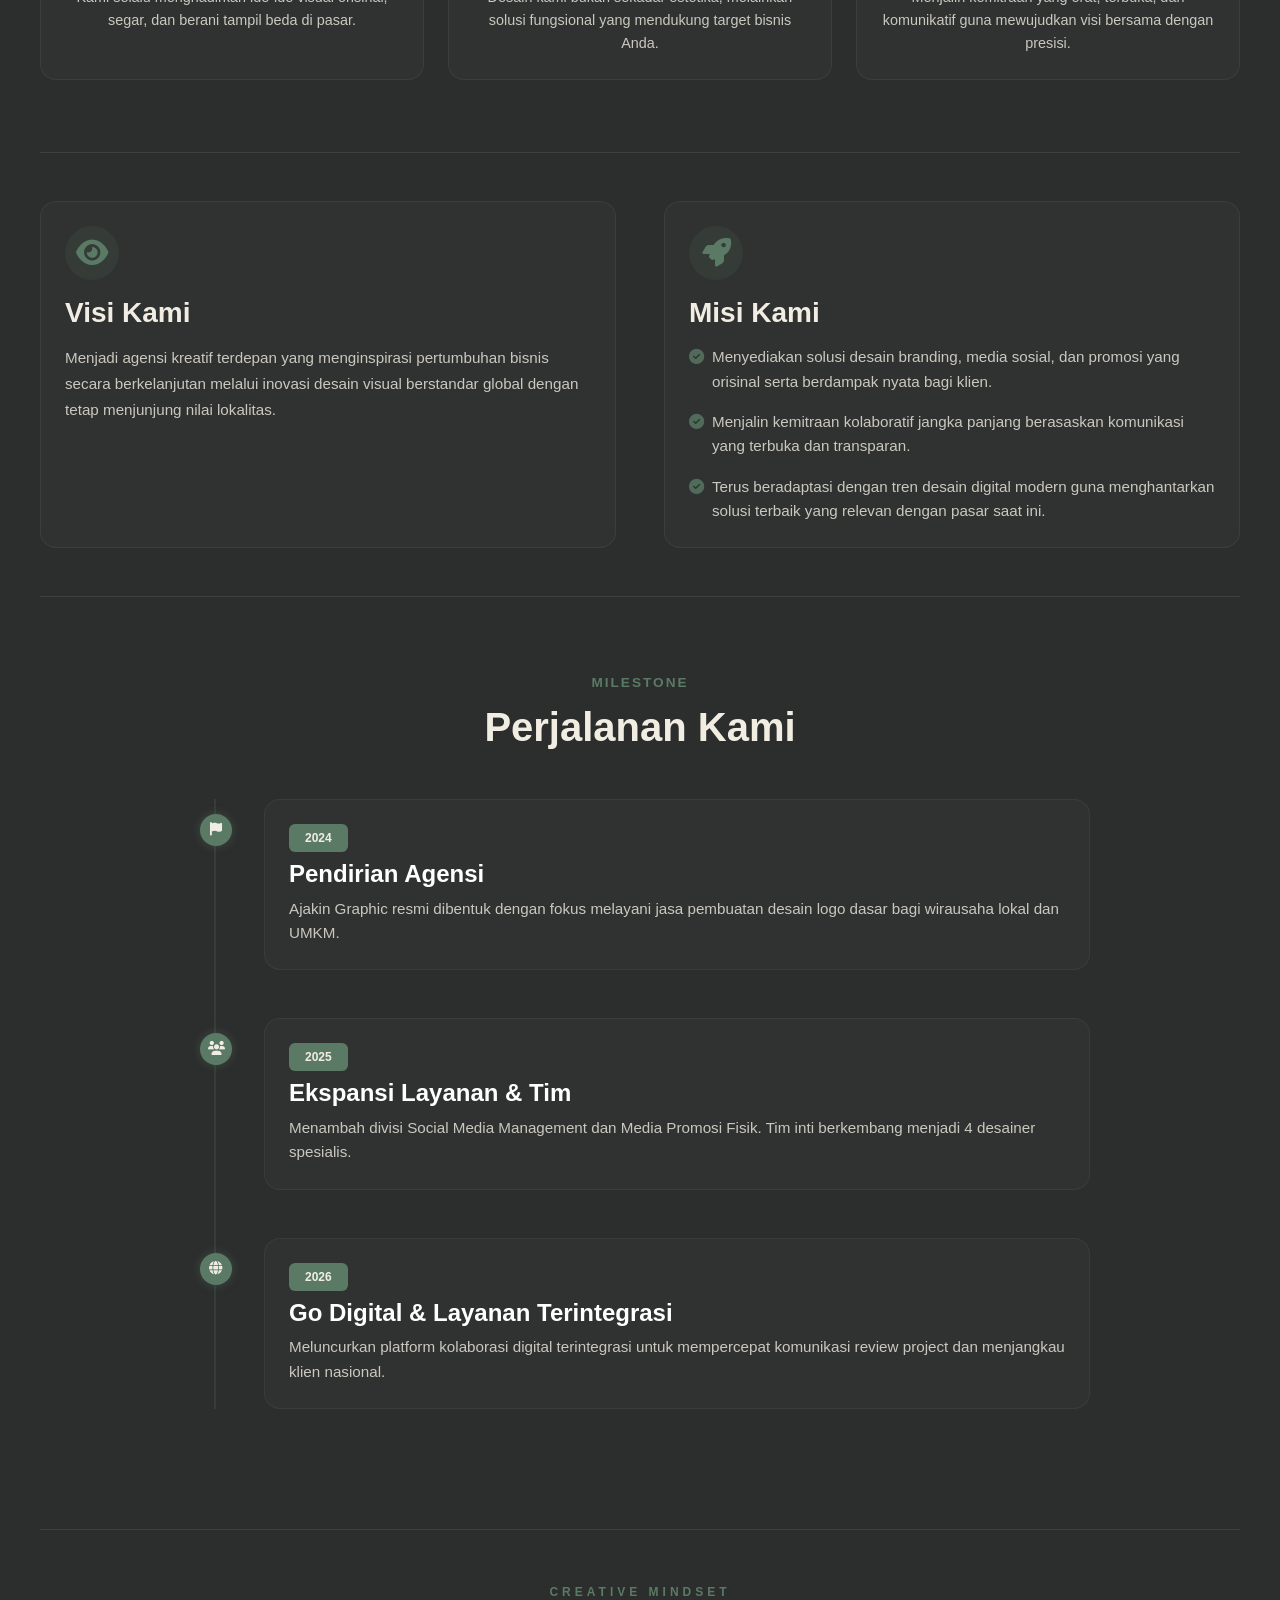
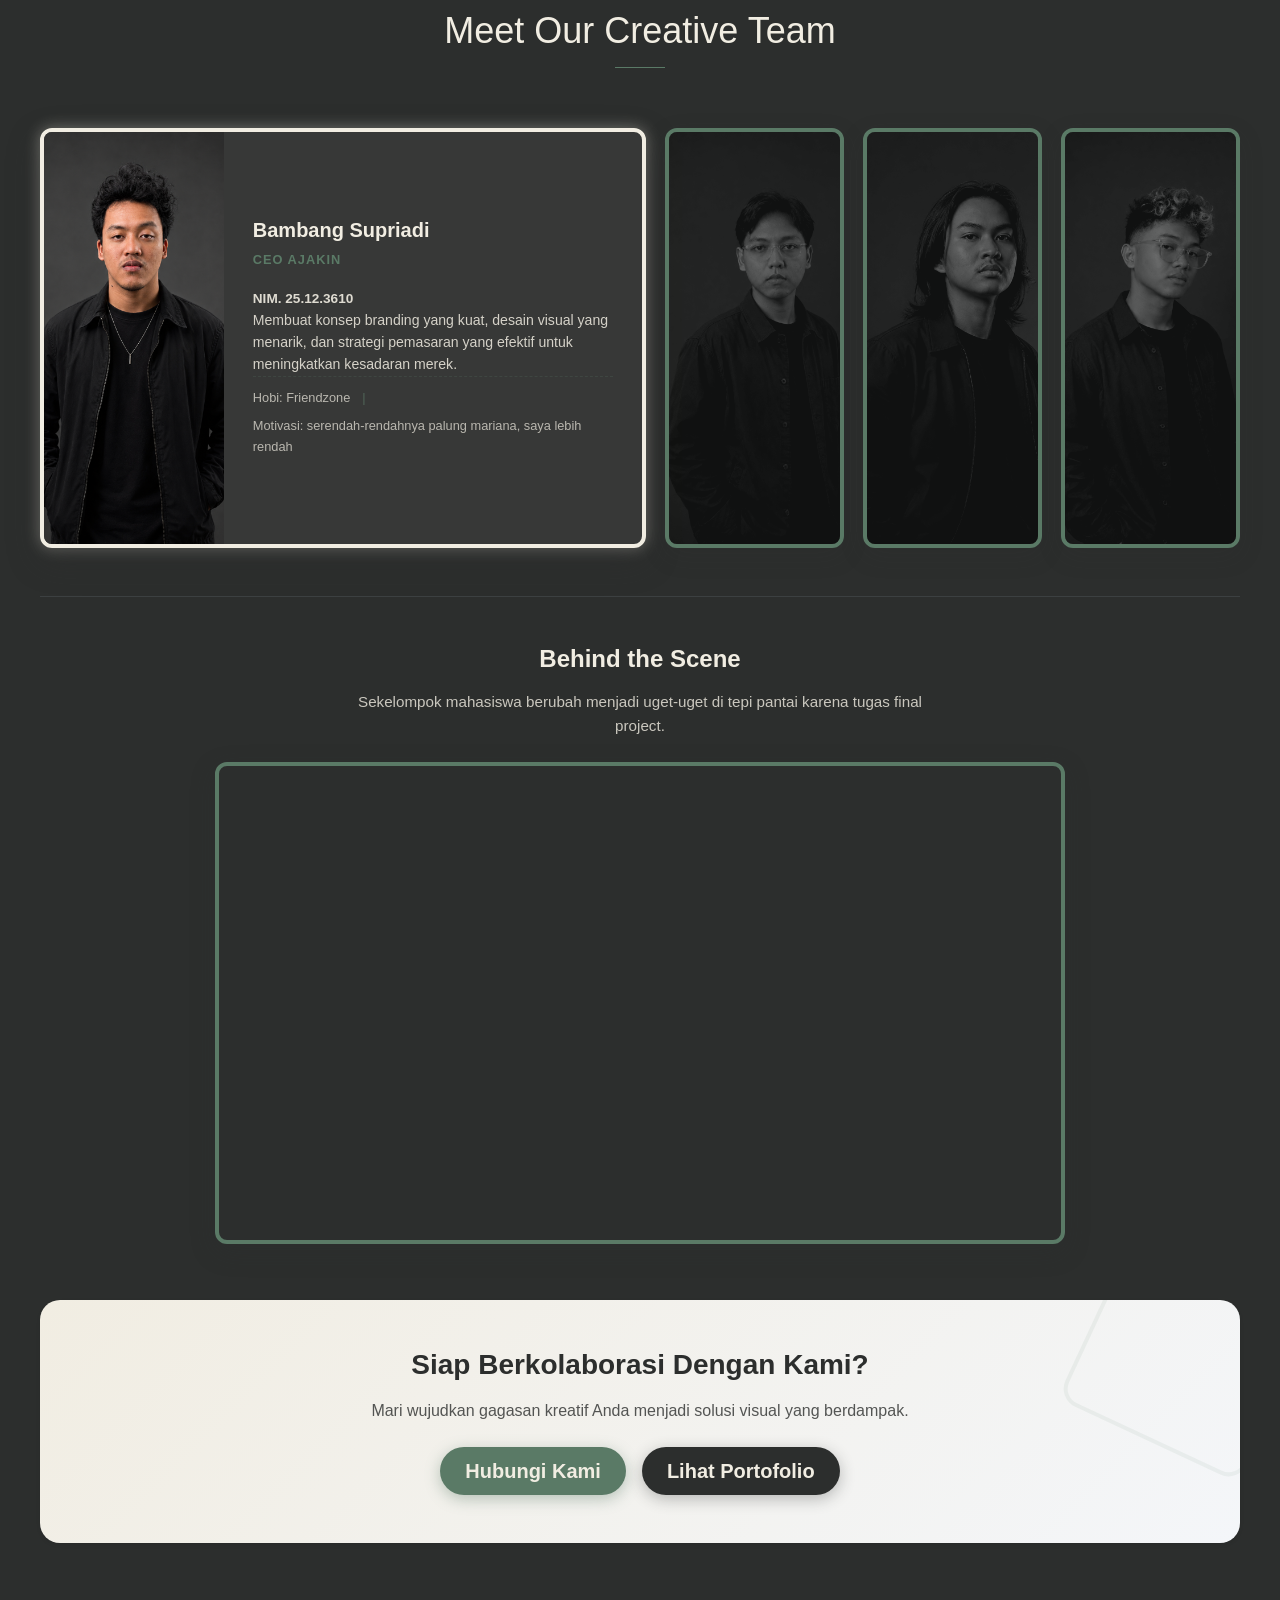
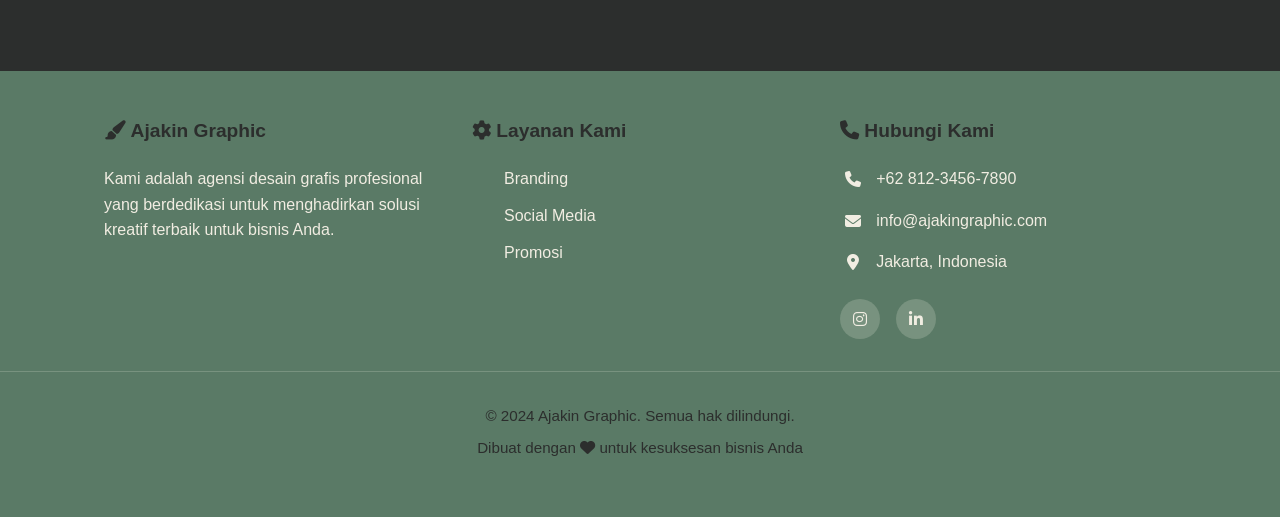
==== commit 62f35e25: "adjust cta section" ====
--- a/about.html
+++ b/about.html
@@ -327,12 +327,15 @@
         </div>
 
         <!-- ============ CALL TO ACTION BANNER ============ -->
-        <div class="mt-5 p-5 text-center shadow-lg reveal" style="background-color: var(--accent); border-radius: 20px;">
-            <h2 class="fw-bold mb-3" style="color: var(--white);">Siap Berkolaborasi Dengan Kami?</h2>
-            <p class="lead mb-4" style="color: var(--white); opacity: 0.9;">Mari wujudkan gagasan kreatif Anda menjadi solusi visual yang berdampak.</p>
-            <div class="d-flex gap-3 justify-content-center flex-wrap">
-                <a href="contact.html" class="btn btn-light btn-lg rounded-pill px-4 fw-bold" style="color: var(--accent); background-color: var(--white); border: none; transition: transform 0.3s ease;" onmouseover="this.style.transform='translateY(-3px)'" onmouseout="this.style.transform='translateY(0)'">Hubungi Kami</a>
-                <a href="portofolio.html" class="btn btn-outline-light btn-lg rounded-pill px-4 fw-bold" style="border: 2px solid var(--white); color: var(--white); transition: transform 0.3s ease;" onmouseover="this.style.transform='translateY(-3px)'" onmouseout="this.style.transform='translateY(0)'">Lihat Portofolio</a>
+        <div class="mt-5 p-5 text-center shadow-sm reveal" style="background: linear-gradient(135deg, var(--white) 0%, var(--light-gray) 100%); border-radius: 20px; position: relative; overflow: hidden;">
+            <!-- Aksesoris background kotak abstrak -->
+            <div style="position: absolute; width: 200px; height: 200px; border: 4px solid rgba(90, 122, 102, 0.08); border-radius: 20px; top: -50px; right: -50px; transform: rotate(25deg);"></div>
+            
+            <h3 class="fw-bold mb-3" style="color: var(--primary); position: relative; z-index: 1;">Siap Berkolaborasi Dengan Kami?</h3>
+            <p class="mb-4" style="color: var(--primary); opacity: 0.8; position: relative; z-index: 1;">Mari wujudkan gagasan kreatif Anda menjadi solusi visual yang berdampak.</p>
+            <div class="d-flex gap-3 justify-content-center flex-wrap" style="position: relative; z-index: 1;">
+                <a href="contact.html" class="btn btn-lg rounded-pill px-4 fw-bold" style="background-color: var(--accent); color: var(--white); box-shadow: 0 4px 15px rgba(90, 122, 102, 0.4); transition: transform 0.3s ease;" onmouseover="this.style.transform='translateY(-4px)'" onmouseout="this.style.transform='translateY(0)'">Hubungi Kami</a>
+                <a href="portofolio.html" class="btn btn-lg rounded-pill px-4 fw-bold" style="background-color: var(--primary); color: var(--white); box-shadow: 0 4px 15px rgba(44, 46, 45, 0.3); transition: transform 0.3s ease;" onmouseover="this.style.transform='translateY(-4px)'" onmouseout="this.style.transform='translateY(0)'">Lihat Portofolio</a>
             </div>
         </div>
     </main>
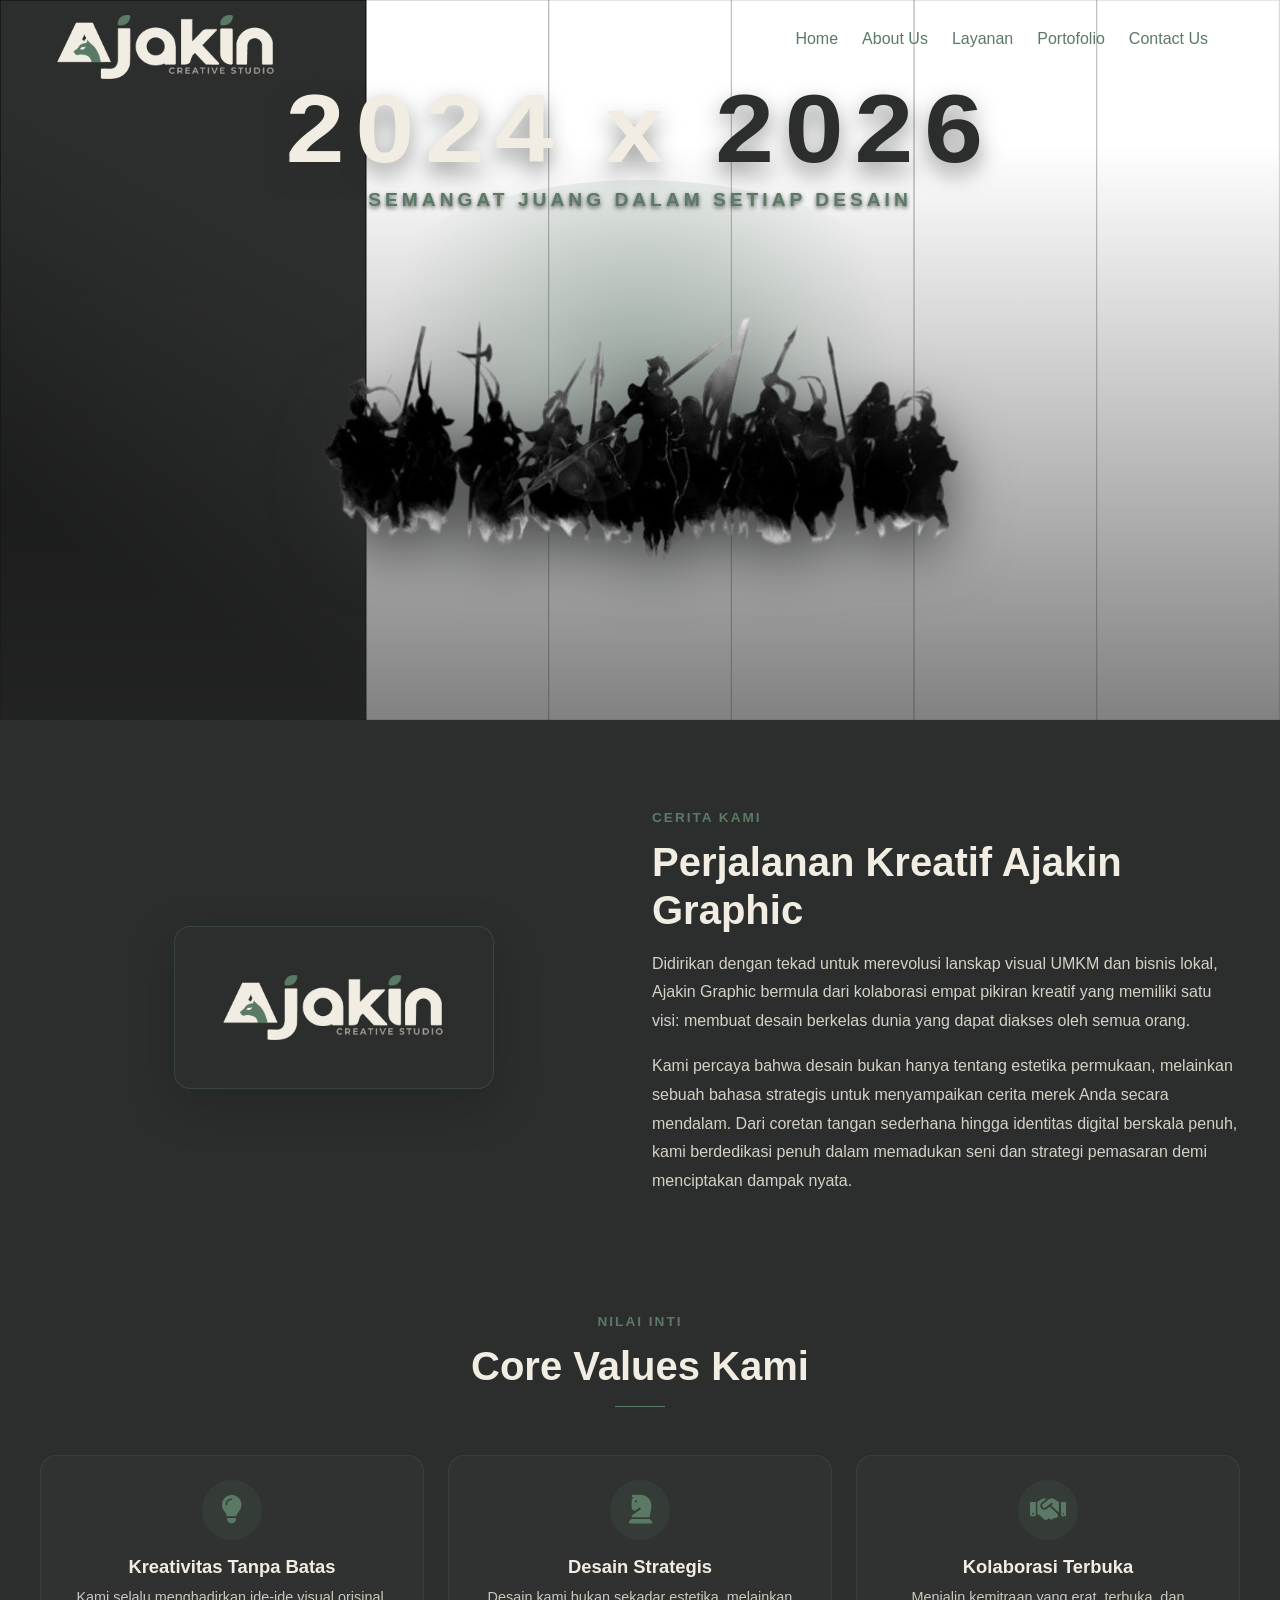
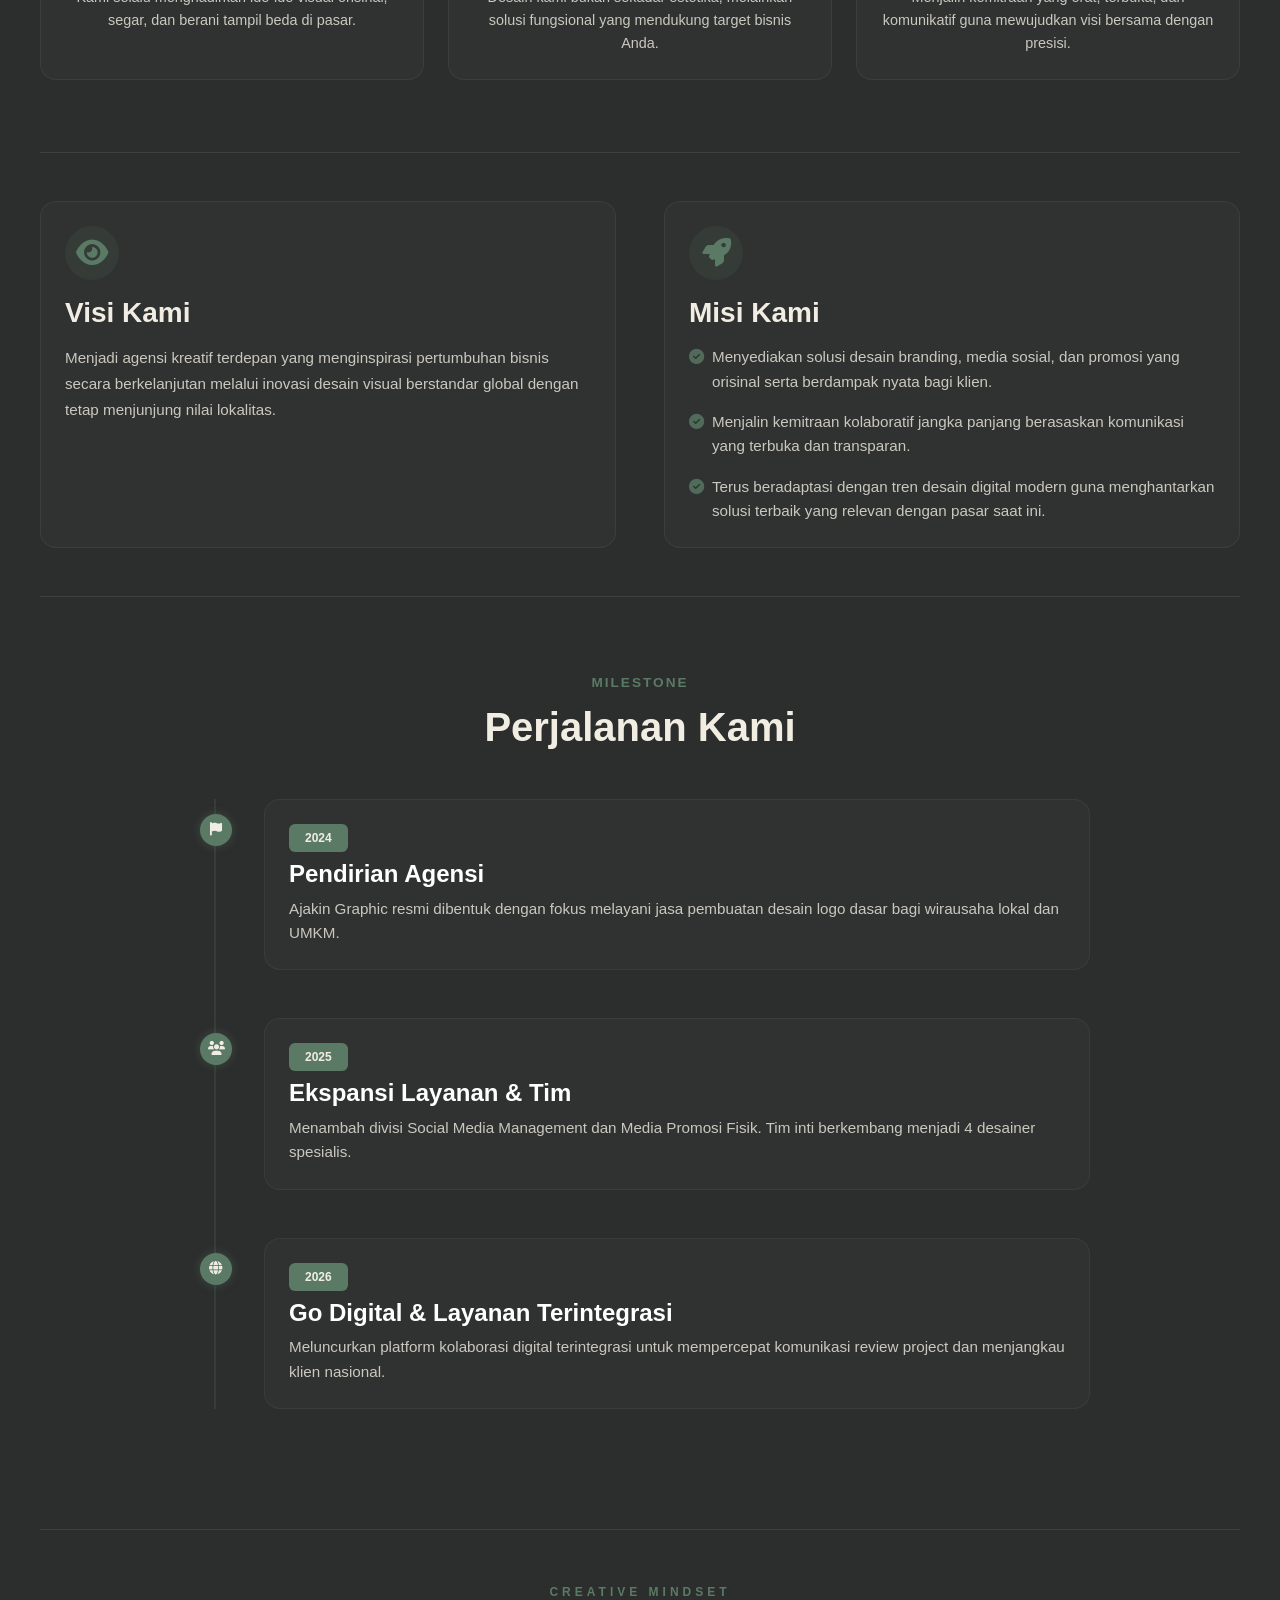
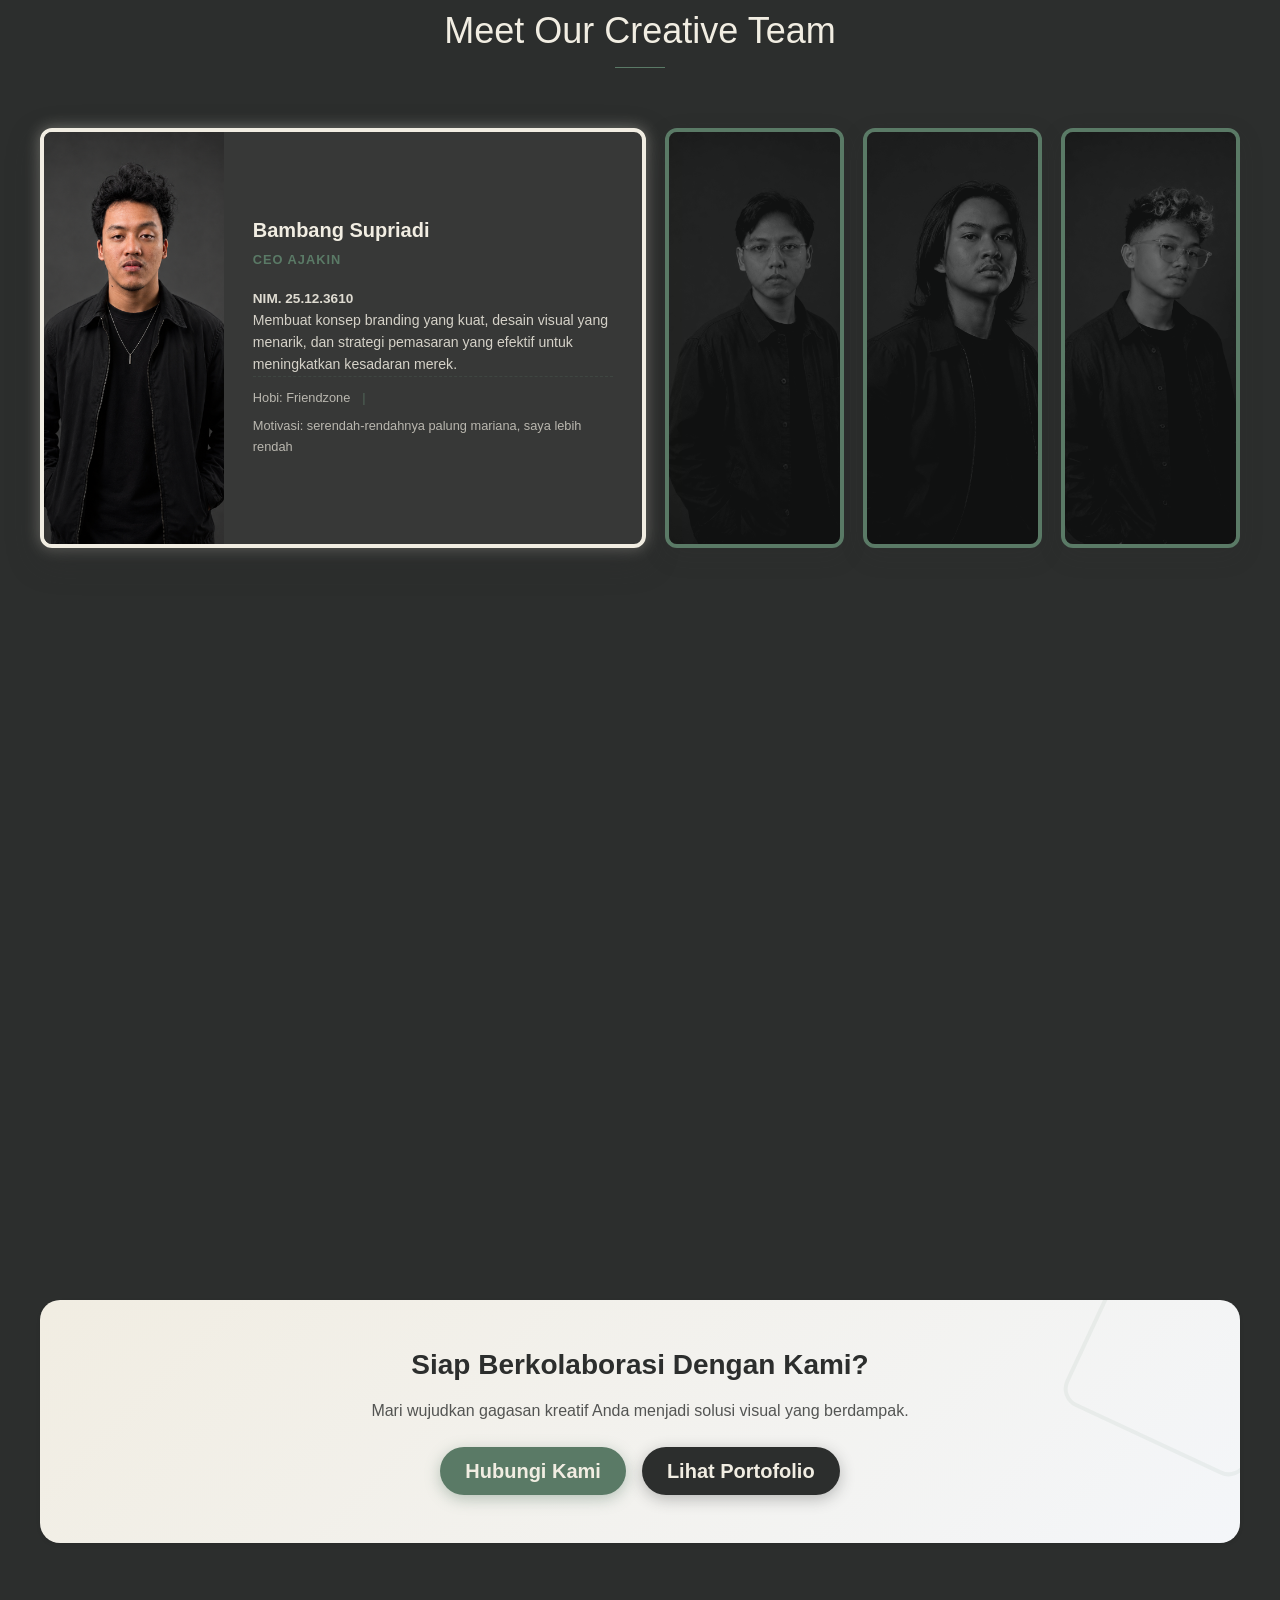
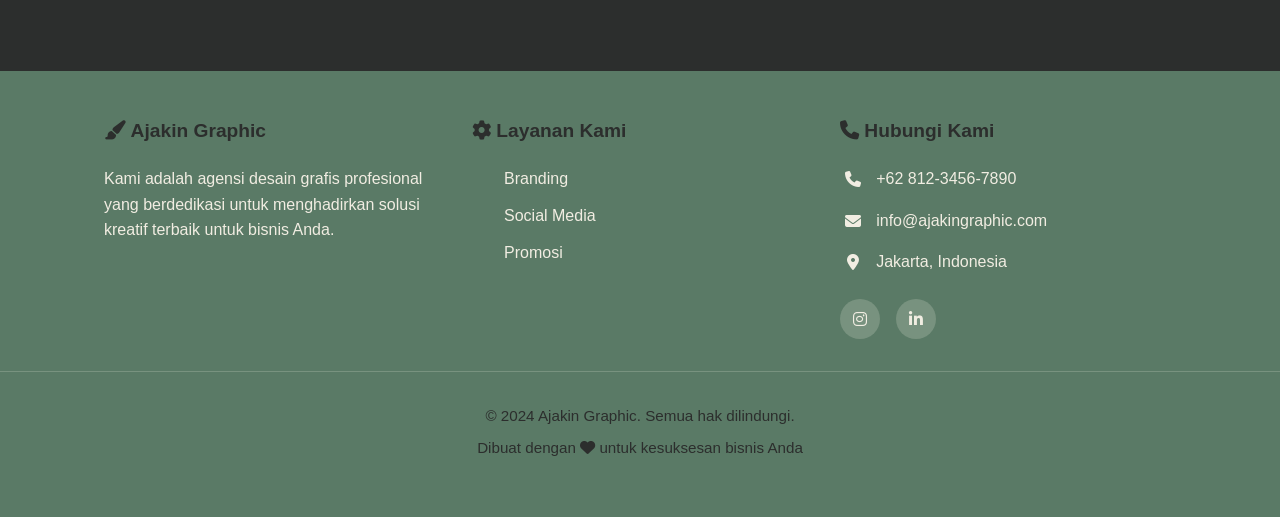
==== commit e40b2baa: "adjust year" ====
--- a/about.html
+++ b/about.html
@@ -38,45 +38,63 @@
     <!-- === HERO BANNER ABOUT US === -->
     <section class="hero-banner-flat position-relative d-flex flex-column justify-content-center align-items-center">
         <!-- Gambar Background -->
-        <img src="assets/image/bg banner fp ppw.png" alt="About Us Banner Hero" style="position: absolute; top: 0; left: 0; width: 100%; height: 100%; object-fit: cover; object-position: 35% center; z-index: 0;">
+        <img src="assets/image/bg banner fp ppw.png" alt="About Us Banner Hero"
+            style="position: absolute; top: 0; left: 0; width: 100%; height: 100%; object-fit: cover; object-position: 35% center; z-index: 0;">
 
         <!-- Overlay gradasi dari bawah ke atas agar lebih bersih -->
-        <div style="position: absolute; top: 0; left: 0; width: 100%; height: 100%; background: linear-gradient(to top, rgba(44, 46, 45, 0.6) 0%, rgba(44, 46, 45, 0) 80%); z-index: 1;"></div>
-        
+        <div
+            style="position: absolute; top: 0; left: 0; width: 100%; height: 100%; background: linear-gradient(to top, rgba(44, 46, 45, 0.6) 0%, rgba(44, 46, 45, 0) 80%); z-index: 1;">
+        </div>
+
         <!-- Overlay efek cahaya di tengah -->
-        <div style="position: absolute; top: 50%; left: 50%; transform: translate(-50%, -50%); width: 50%; height: 50%; background: radial-gradient(circle, rgba(90, 122, 102, 0.4) 0%, rgba(44, 46, 45, 0) 70%); border-radius: 50%; z-index: 1;"></div>
+        <div
+            style="position: absolute; top: 50%; left: 50%; transform: translate(-50%, -50%); width: 50%; height: 50%; background: radial-gradient(circle, rgba(90, 122, 102, 0.4) 0%, rgba(44, 46, 45, 0) 70%); border-radius: 50%; z-index: 1;">
+        </div>
 
         <!-- Konten (Relative) -->
-        <div class="container position-relative d-flex flex-column align-items-center justify-content-center h-100" style="z-index: 2;">
+        <div class="container position-relative d-flex flex-column align-items-center justify-content-center h-100"
+            style="z-index: 2;">
             <!-- Teks Atas -->
-            <h1 class="fw-bold m-0 hero-about-title" style="color: var(--white); font-family: 'Arial Black', Impact, sans-serif; line-height: 1; white-space: nowrap; text-shadow: 0 10px 20px rgba(44, 46, 45, 0.5);">
-                1945 x <span style="color: var(--primary);">2026</span>
+            <h1 class="fw-bold m-0 hero-about-title"
+                style="color: var(--white); font-family: 'Arial Black', Impact, sans-serif; line-height: 1; white-space: nowrap; text-shadow: 0 10px 20px rgba(44, 46, 45, 0.5);">
+                2024 x <span style="color: var(--primary);">2026</span>
             </h1>
-            <p class="mb-4 mt-2 text-uppercase text-center hero-about-subtext" style="color: var(--accent); font-weight: 700; letter-spacing: 4px; font-size: clamp(0.7rem, 1.5vw, 1.2rem); text-shadow: 0 2px 4px rgba(44, 46, 45, 0.8);">
+            <p class="mb-4 mt-2 text-uppercase text-center hero-about-subtext"
+                style="color: var(--accent); font-weight: 700; letter-spacing: 4px; font-size: clamp(0.7rem, 1.5vw, 1.2rem); text-shadow: 0 2px 4px rgba(44, 46, 45, 0.8);">
                 Semangat Juang dalam Setiap Desain
             </p>
-            
+
             <!-- Gambar Bawah (diperbesar) -->
-            <img src="assets/image/warior.png" alt="Semangat 1945" class="img-fluid mb-2 hero-about-img" style="object-fit: contain; filter: drop-shadow(0 20px 30px rgba(44, 46, 45, 0.8));">
+            <img src="assets/image/warior.png" alt="Semangat 1945" class="img-fluid mb-2 hero-about-img"
+                style="object-fit: contain; filter: drop-shadow(0 20px 30px rgba(44, 46, 45, 0.8));">
         </div>
     </section>
 
     <!-- ============ MAIN CONTENT ============ -->
     <main class="main-container">
-        
+
         <!-- SECTION 1: Cerita Kami (Our Story) -->
         <div class="row align-items-center my-5 py-4 reveal">
             <div class="col-lg-6 mb-4 mb-lg-0 text-center">
-                <img src="assets/image/ajakin logo.png" alt="Logo Ajakin Graphic" class="img-fluid rounded-4 shadow-lg p-5" style="background-color: var(--primary); border: 1px solid rgba(90, 122, 102, 0.3); max-width: 320px;">
+                <img src="assets/image/ajakin logo.png" alt="Logo Ajakin Graphic"
+                    class="img-fluid rounded-4 shadow-lg p-5"
+                    style="background-color: var(--primary); border: 1px solid rgba(90, 122, 102, 0.3); max-width: 320px;">
             </div>
             <div class="col-lg-6">
-                <span class="text-uppercase fw-bold" style="color: var(--accent); letter-spacing: 2px; font-size: 0.85rem;">Cerita Kami</span>
-                <h2 class="display-6 fw-bold mb-3 mt-2" style="color: var(--white);">Perjalanan Kreatif Ajakin Graphic</h2>
+                <span class="text-uppercase fw-bold"
+                    style="color: var(--accent); letter-spacing: 2px; font-size: 0.85rem;">Cerita Kami</span>
+                <h2 class="display-6 fw-bold mb-3 mt-2" style="color: var(--white);">Perjalanan Kreatif Ajakin Graphic
+                </h2>
                 <p style="color: var(--white); opacity: 0.85; line-height: 1.8;">
-                    Didirikan dengan tekad untuk merevolusi lanskap visual UMKM dan bisnis lokal, Ajakin Graphic bermula dari kolaborasi empat pikiran kreatif yang memiliki satu visi: membuat desain berkelas dunia yang dapat diakses oleh semua orang.
+                    Didirikan dengan tekad untuk merevolusi lanskap visual UMKM dan bisnis lokal, Ajakin Graphic bermula
+                    dari kolaborasi empat pikiran kreatif yang memiliki satu visi: membuat desain berkelas dunia yang
+                    dapat diakses oleh semua orang.
                 </p>
                 <p style="color: var(--white); opacity: 0.85; line-height: 1.8;">
-                    Kami percaya bahwa desain bukan hanya tentang estetika permukaan, melainkan sebuah bahasa strategis untuk menyampaikan cerita merek Anda secara mendalam. Dari coretan tangan sederhana hingga identitas digital berskala penuh, kami berdedikasi penuh dalam memadukan seni dan strategi pemasaran demi menciptakan dampak nyata.
+                    Kami percaya bahwa desain bukan hanya tentang estetika permukaan, melainkan sebuah bahasa strategis
+                    untuk menyampaikan cerita merek Anda secara mendalam. Dari coretan tangan sederhana hingga identitas
+                    digital berskala penuh, kami berdedikasi penuh dalam memadukan seni dan strategi pemasaran demi
+                    menciptakan dampak nyata.
                 </p>
             </div>
         </div>
@@ -84,19 +102,23 @@
         <!-- SECTION: Core Perusahaan (Core Values) -->
         <div class="my-5 py-4 reveal">
             <div class="text-center mb-5">
-                <span class="text-uppercase fw-bold" style="color: var(--accent); letter-spacing: 2px; font-size: 0.85rem;">Nilai Inti</span>
+                <span class="text-uppercase fw-bold"
+                    style="color: var(--accent); letter-spacing: 2px; font-size: 0.85rem;">Nilai Inti</span>
                 <h2 class="display-6 fw-bold mb-3 mt-2" style="color: var(--white);">Core Values Kami</h2>
                 <div class="mx-auto mt-3" style="width: 50px; height: 1px; background-color: var(--accent);"></div>
             </div>
-            
+
             <div class="row g-4">
                 <!-- Value 1: Kreativitas -->
                 <div class="col-md-4 text-center">
-                    <div class="p-4 rounded-4" style="background: rgba(241, 237, 226, 0.02); border: 1px solid rgba(241, 237, 226, 0.06); height: 100%;">
-                        <div class="d-inline-flex align-items-center justify-content-center mb-3" style="width: 60px; height: 60px; background: rgba(90, 122, 102, 0.12); border-radius: 50%; font-size: 1.8rem; color: var(--accent);">
+                    <div class="p-4 rounded-4"
+                        style="background: rgba(241, 237, 226, 0.02); border: 1px solid rgba(241, 237, 226, 0.06); height: 100%;">
+                        <div class="d-inline-flex align-items-center justify-content-center mb-3"
+                            style="width: 60px; height: 60px; background: rgba(90, 122, 102, 0.12); border-radius: 50%; font-size: 1.8rem; color: var(--accent);">
                             <i class="fas fa-lightbulb"></i>
                         </div>
-                        <h4 class="fw-bold mb-2" style="color: var(--white); font-size: 1.15rem;">Kreativitas Tanpa Batas</h4>
+                        <h4 class="fw-bold mb-2" style="color: var(--white); font-size: 1.15rem;">Kreativitas Tanpa
+                            Batas</h4>
                         <p class="mb-0" style="color: var(--white); opacity: 0.8; font-size: 0.9rem; line-height: 1.6;">
                             Kami selalu menghadirkan ide-ide visual orisinal, segar, dan berani tampil beda di pasar.
                         </p>
@@ -105,26 +127,33 @@
 
                 <!-- Value 2: Strategi -->
                 <div class="col-md-4 text-center">
-                    <div class="p-4 rounded-4" style="background: rgba(241, 237, 226, 0.02); border: 1px solid rgba(241, 237, 226, 0.06); height: 100%;">
-                        <div class="d-inline-flex align-items-center justify-content-center mb-3" style="width: 60px; height: 60px; background: rgba(90, 122, 102, 0.12); border-radius: 50%; font-size: 1.8rem; color: var(--accent);">
+                    <div class="p-4 rounded-4"
+                        style="background: rgba(241, 237, 226, 0.02); border: 1px solid rgba(241, 237, 226, 0.06); height: 100%;">
+                        <div class="d-inline-flex align-items-center justify-content-center mb-3"
+                            style="width: 60px; height: 60px; background: rgba(90, 122, 102, 0.12); border-radius: 50%; font-size: 1.8rem; color: var(--accent);">
                             <i class="fas fa-chess-knight"></i>
                         </div>
                         <h4 class="fw-bold mb-2" style="color: var(--white); font-size: 1.15rem;">Desain Strategis</h4>
                         <p class="mb-0" style="color: var(--white); opacity: 0.8; font-size: 0.9rem; line-height: 1.6;">
-                            Desain kami bukan sekadar estetika, melainkan solusi fungsional yang mendukung target bisnis Anda.
+                            Desain kami bukan sekadar estetika, melainkan solusi fungsional yang mendukung target bisnis
+                            Anda.
                         </p>
                     </div>
                 </div>
 
                 <!-- Value 3: Kolaborasi -->
                 <div class="col-md-4 text-center">
-                    <div class="p-4 rounded-4" style="background: rgba(241, 237, 226, 0.02); border: 1px solid rgba(241, 237, 226, 0.06); height: 100%;">
-                        <div class="d-inline-flex align-items-center justify-content-center mb-3" style="width: 60px; height: 60px; background: rgba(90, 122, 102, 0.12); border-radius: 50%; font-size: 1.8rem; color: var(--accent);">
+                    <div class="p-4 rounded-4"
+                        style="background: rgba(241, 237, 226, 0.02); border: 1px solid rgba(241, 237, 226, 0.06); height: 100%;">
+                        <div class="d-inline-flex align-items-center justify-content-center mb-3"
+                            style="width: 60px; height: 60px; background: rgba(90, 122, 102, 0.12); border-radius: 50%; font-size: 1.8rem; color: var(--accent);">
                             <i class="fas fa-handshake"></i>
                         </div>
-                        <h4 class="fw-bold mb-2" style="color: var(--white); font-size: 1.15rem;">Kolaborasi Terbuka</h4>
+                        <h4 class="fw-bold mb-2" style="color: var(--white); font-size: 1.15rem;">Kolaborasi Terbuka
+                        </h4>
                         <p class="mb-0" style="color: var(--white); opacity: 0.8; font-size: 0.9rem; line-height: 1.6;">
-                            Menjalin kemitraan yang erat, terbuka, dan komunikatif guna mewujudkan visi bersama dengan presisi.
+                            Menjalin kemitraan yang erat, terbuka, dan komunikatif guna mewujudkan visi bersama dengan
+                            presisi.
                         </p>
                     </div>
                 </div>
@@ -135,34 +164,45 @@
         <div class="my-5 py-5 border-top border-bottom border-secondary border-opacity-25 reveal">
             <div class="row g-5">
                 <div class="col-lg-6">
-                    <div class="p-4 rounded-4" style="background: rgba(241, 237, 226, 0.02); border: 1px solid rgba(241, 237, 226, 0.06); height: 100%;">
-                        <div class="d-inline-flex align-items-center justify-content-center me-3 mb-3" style="width: 54px; height: 54px; background: rgba(90, 122, 102, 0.12); border-radius: 50%; font-size: 1.8rem; color: var(--accent);">
+                    <div class="p-4 rounded-4"
+                        style="background: rgba(241, 237, 226, 0.02); border: 1px solid rgba(241, 237, 226, 0.06); height: 100%;">
+                        <div class="d-inline-flex align-items-center justify-content-center me-3 mb-3"
+                            style="width: 54px; height: 54px; background: rgba(90, 122, 102, 0.12); border-radius: 50%; font-size: 1.8rem; color: var(--accent);">
                             <i class="fas fa-eye"></i>
                         </div>
                         <h3 class="fw-bold mb-3" style="color: var(--white);">Visi Kami</h3>
                         <p style="color: var(--white); opacity: 0.8; line-height: 1.7; font-size: 0.95rem;">
-                            Menjadi agensi kreatif terdepan yang menginspirasi pertumbuhan bisnis secara berkelanjutan melalui inovasi desain visual berstandar global dengan tetap menjunjung nilai lokalitas.
+                            Menjadi agensi kreatif terdepan yang menginspirasi pertumbuhan bisnis secara berkelanjutan
+                            melalui inovasi desain visual berstandar global dengan tetap menjunjung nilai lokalitas.
                         </p>
                     </div>
                 </div>
                 <div class="col-lg-6">
-                    <div class="p-4 rounded-4" style="background: rgba(241, 237, 226, 0.02); border: 1px solid rgba(241, 237, 226, 0.06); height: 100%;">
-                        <div class="d-inline-flex align-items-center justify-content-center me-3 mb-3" style="width: 54px; height: 54px; background: rgba(90, 122, 102, 0.12); border-radius: 50%; font-size: 1.8rem; color: var(--accent);">
+                    <div class="p-4 rounded-4"
+                        style="background: rgba(241, 237, 226, 0.02); border: 1px solid rgba(241, 237, 226, 0.06); height: 100%;">
+                        <div class="d-inline-flex align-items-center justify-content-center me-3 mb-3"
+                            style="width: 54px; height: 54px; background: rgba(90, 122, 102, 0.12); border-radius: 50%; font-size: 1.8rem; color: var(--accent);">
                             <i class="fas fa-rocket"></i>
                         </div>
                         <h3 class="fw-bold mb-3" style="color: var(--white);">Misi Kami</h3>
                         <ul class="p-0 m-0" style="list-style: none;">
-                            <li class="mb-3 d-flex align-items-start gap-2" style="color: var(--white); opacity: 0.8; font-size: 0.95rem;">
+                            <li class="mb-3 d-flex align-items-start gap-2"
+                                style="color: var(--white); opacity: 0.8; font-size: 0.95rem;">
                                 <i class="fas fa-check-circle mt-1" style="color: var(--accent);"></i>
-                                <span>Menyediakan solusi desain branding, media sosial, dan promosi yang orisinal serta berdampak nyata bagi klien.</span>
+                                <span>Menyediakan solusi desain branding, media sosial, dan promosi yang orisinal serta
+                                    berdampak nyata bagi klien.</span>
                             </li>
-                            <li class="mb-3 d-flex align-items-start gap-2" style="color: var(--white); opacity: 0.8; font-size: 0.95rem;">
+                            <li class="mb-3 d-flex align-items-start gap-2"
+                                style="color: var(--white); opacity: 0.8; font-size: 0.95rem;">
                                 <i class="fas fa-check-circle mt-1" style="color: var(--accent);"></i>
-                                <span>Menjalin kemitraan kolaboratif jangka panjang berasaskan komunikasi yang terbuka dan transparan.</span>
+                                <span>Menjalin kemitraan kolaboratif jangka panjang berasaskan komunikasi yang terbuka
+                                    dan transparan.</span>
                             </li>
-                            <li class="mb-0 d-flex align-items-start gap-2" style="color: var(--white); opacity: 0.8; font-size: 0.95rem;">
+                            <li class="mb-0 d-flex align-items-start gap-2"
+                                style="color: var(--white); opacity: 0.8; font-size: 0.95rem;">
                                 <i class="fas fa-check-circle mt-1" style="color: var(--accent);"></i>
-                                <span>Terus beradaptasi dengan tren desain digital modern guna menghantarkan solusi terbaik yang relevan dengan pasar saat ini.</span>
+                                <span>Terus beradaptasi dengan tren desain digital modern guna menghantarkan solusi
+                                    terbaik yang relevan dengan pasar saat ini.</span>
                             </li>
                         </ul>
                     </div>
@@ -173,43 +213,53 @@
         <!-- SECTION 3: Timeline Perjalanan (Milestones) -->
         <div class="my-5 py-4 reveal">
             <div class="text-center mb-5">
-                <span class="text-uppercase fw-bold" style="color: var(--accent); letter-spacing: 2px; font-size: 0.85rem;">Milestone</span>
+                <span class="text-uppercase fw-bold"
+                    style="color: var(--accent); letter-spacing: 2px; font-size: 0.85rem;">Milestone</span>
                 <h2 class="display-6 fw-bold mb-3 mt-2" style="color: var(--white);">Perjalanan Kami</h2>
             </div>
-            
+
             <div class="about-timeline position-relative mx-auto mt-5" style="max-width: 900px;">
                 <!-- Timeline Item 1 -->
                 <div class="timeline-item d-flex mb-5">
                     <div class="timeline-badge"><i class="fas fa-flag"></i></div>
-                    <div class="timeline-panel ms-4 p-4 rounded-4" style="background: rgba(241, 237, 226, 0.02); border: 1px solid rgba(241, 237, 226, 0.05); flex: 1;">
-                        <span class="badge mb-2 px-3 py-2 fw-bold" style="background-color: var(--accent); color: var(--white);">2024</span>
+                    <div class="timeline-panel ms-4 p-4 rounded-4"
+                        style="background: rgba(241, 237, 226, 0.02); border: 1px solid rgba(241, 237, 226, 0.05); flex: 1;">
+                        <span class="badge mb-2 px-3 py-2 fw-bold"
+                            style="background-color: var(--accent); color: var(--white);">2024</span>
                         <h4 class="fw-bold mb-2 text-white">Pendirian Agensi</h4>
                         <p class="mb-0" style="color: var(--white); opacity: 0.8; font-size: 0.95rem;">
-                            Ajakin Graphic resmi dibentuk dengan fokus melayani jasa pembuatan desain logo dasar bagi wirausaha lokal dan UMKM.
-                        </p>
-                    </div>
-                </div>
-                
+                            Ajakin Graphic resmi dibentuk dengan fokus melayani jasa pembuatan desain logo dasar bagi
+                            wirausaha lokal dan UMKM.
+                        </p>
+                    </div>
+                </div>
+
                 <!-- Timeline Item 2 -->
                 <div class="timeline-item d-flex mb-5">
                     <div class="timeline-badge"><i class="fas fa-users"></i></div>
-                    <div class="timeline-panel ms-4 p-4 rounded-4" style="background: rgba(241, 237, 226, 0.02); border: 1px solid rgba(241, 237, 226, 0.05); flex: 1;">
-                        <span class="badge mb-2 px-3 py-2 fw-bold" style="background-color: var(--accent); color: var(--white);">2025</span>
+                    <div class="timeline-panel ms-4 p-4 rounded-4"
+                        style="background: rgba(241, 237, 226, 0.02); border: 1px solid rgba(241, 237, 226, 0.05); flex: 1;">
+                        <span class="badge mb-2 px-3 py-2 fw-bold"
+                            style="background-color: var(--accent); color: var(--white);">2025</span>
                         <h4 class="fw-bold mb-2 text-white">Ekspansi Layanan & Tim</h4>
                         <p class="mb-0" style="color: var(--white); opacity: 0.8; font-size: 0.95rem;">
-                            Menambah divisi Social Media Management dan Media Promosi Fisik. Tim inti berkembang menjadi 4 desainer spesialis.
-                        </p>
-                    </div>
-                </div>
-                
+                            Menambah divisi Social Media Management dan Media Promosi Fisik. Tim inti berkembang menjadi
+                            4 desainer spesialis.
+                        </p>
+                    </div>
+                </div>
+
                 <!-- Timeline Item 3 -->
                 <div class="timeline-item d-flex mb-5">
                     <div class="timeline-badge"><i class="fas fa-globe"></i></div>
-                    <div class="timeline-panel ms-4 p-4 rounded-4" style="background: rgba(241, 237, 226, 0.02); border: 1px solid rgba(241, 237, 226, 0.05); flex: 1;">
-                        <span class="badge mb-2 px-3 py-2 fw-bold" style="background-color: var(--accent); color: var(--white);">2026</span>
+                    <div class="timeline-panel ms-4 p-4 rounded-4"
+                        style="background: rgba(241, 237, 226, 0.02); border: 1px solid rgba(241, 237, 226, 0.05); flex: 1;">
+                        <span class="badge mb-2 px-3 py-2 fw-bold"
+                            style="background-color: var(--accent); color: var(--white);">2026</span>
                         <h4 class="fw-bold mb-2 text-white">Go Digital & Layanan Terintegrasi</h4>
                         <p class="mb-0" style="color: var(--white); opacity: 0.8; font-size: 0.95rem;">
-                            Meluncurkan platform kolaborasi digital terintegrasi untuk mempercepat komunikasi review project dan menjangkau klien nasional.
+                            Meluncurkan platform kolaborasi digital terintegrasi untuk mempercepat komunikasi review
+                            project dan menjangkau klien nasional.
                         </p>
                     </div>
                 </div>
@@ -236,7 +286,8 @@
                     </div>
                     <div class="team-text-details">
                         <span class="team-nim">NIM. 25.12.3610</span>
-                        <p class="team-desc">Membuat konsep branding yang kuat, desain visual yang menarik, dan strategi pemasaran yang efektif untuk meningkatkan kesadaran merek.</p>
+                        <p class="team-desc">Membuat konsep branding yang kuat, desain visual yang menarik, dan strategi
+                            pemasaran yang efektif untuk meningkatkan kesadaran merek.</p>
                         <div class="team-footer">
                             <span>Hobi: Friendzone</span>
                             <span class="team-divider">|</span>
@@ -258,7 +309,8 @@
                     </div>
                     <div class="team-text-details">
                         <span class="team-nim">NIM. 25.12.3638</span>
-                        <p class="team-desc">Strategi pemasaran media sosial yang interaktif dan efektif untuk meningkatkan konversi dan engagement.</p>
+                        <p class="team-desc">Strategi pemasaran media sosial yang interaktif dan efektif untuk
+                            meningkatkan konversi dan engagement.</p>
                         <div class="team-footer">
                             <span>Hobi: Bersabar</span>
                             <span class="team-divider">|</span>
@@ -280,7 +332,8 @@
                     </div>
                     <div class="team-text-details">
                         <span class="team-nim">NIM. 25.12.3644</span>
-                        <p class="team-desc">Pembuatan sistem web dinamis, manajemen database performa tinggi, dan optimasi interaksi antar tumpukan kartu.</p>
+                        <p class="team-desc">Pembuatan sistem web dinamis, manajemen database performa tinggi, dan
+                            optimasi interaksi antar tumpukan kartu.</p>
                         <div class="team-footer">
                             <span>Hobi: Gaming</span>
                             <span class="team-divider">|</span>
@@ -302,7 +355,8 @@
                     </div>
                     <div class="team-text-details">
                         <span class="team-nim">NIM. 25.12.3609</span>
-                        <p class="team-desc">Pembuatan materi promosi fisik (banner, x-banner, baliho) dengan kualitas visual terbaik dan hierarki terbaca.</p>
+                        <p class="team-desc">Pembuatan materi promosi fisik (banner, x-banner, baliho) dengan kualitas
+                            visual terbaik dan hierarki terbaca.</p>
                         <div class="team-footer">
                             <span>Hobi: Desain</span>
                             <span class="team-divider">|</span>
@@ -319,23 +373,38 @@
             <p class="mx-auto mb-4" style="color: var(--white); opacity: 0.8; max-width: 600px; font-size: 0.95rem;">
                 Sekelompok mahasiswa berubah menjadi uget-uget di tepi pantai karena tugas final project.
             </p>
-            <div class="mx-auto" style="max-width: 850px; border-radius: 12px; overflow: hidden; border: 4px solid var(--accent); box-shadow: 0 8px 24px rgba(44, 46, 45, 0.3);">
+            <div class="mx-auto"
+                style="max-width: 850px; border-radius: 12px; overflow: hidden; border: 4px solid var(--accent); box-shadow: 0 8px 24px rgba(44, 46, 45, 0.3);">
                 <div class="ratio ratio-16x9">
-                    <iframe src="https://www.youtube.com/embed/vy5Xc78frko?si=SzTf-EgB00rRE5SG&amp;start=402" title="YouTube video player" allow="accelerometer; autoplay; clipboard-write; encrypted-media; gyroscope; picture-in-picture; web-share" referrerpolicy="strict-origin-when-cross-origin" allowfullscreen style="border: none;"></iframe>
+                    <iframe src="https://www.youtube.com/embed/vy5Xc78frko?si=SzTf-EgB00rRE5SG&amp;start=402"
+                        title="YouTube video player"
+                        allow="accelerometer; autoplay; clipboard-write; encrypted-media; gyroscope; picture-in-picture; web-share"
+                        referrerpolicy="strict-origin-when-cross-origin" allowfullscreen style="border: none;"></iframe>
                 </div>
             </div>
         </div>
 
         <!-- ============ CALL TO ACTION BANNER ============ -->
-        <div class="mt-5 p-5 text-center shadow-sm reveal" style="background: linear-gradient(135deg, var(--white) 0%, var(--light-gray) 100%); border-radius: 20px; position: relative; overflow: hidden;">
+        <div class="mt-5 p-5 text-center shadow-sm reveal"
+            style="background: linear-gradient(135deg, var(--white) 0%, var(--light-gray) 100%); border-radius: 20px; position: relative; overflow: hidden;">
             <!-- Aksesoris background kotak abstrak -->
-            <div style="position: absolute; width: 200px; height: 200px; border: 4px solid rgba(90, 122, 102, 0.08); border-radius: 20px; top: -50px; right: -50px; transform: rotate(25deg);"></div>
-            
-            <h3 class="fw-bold mb-3" style="color: var(--primary); position: relative; z-index: 1;">Siap Berkolaborasi Dengan Kami?</h3>
-            <p class="mb-4" style="color: var(--primary); opacity: 0.8; position: relative; z-index: 1;">Mari wujudkan gagasan kreatif Anda menjadi solusi visual yang berdampak.</p>
+            <div
+                style="position: absolute; width: 200px; height: 200px; border: 4px solid rgba(90, 122, 102, 0.08); border-radius: 20px; top: -50px; right: -50px; transform: rotate(25deg);">
+            </div>
+
+            <h3 class="fw-bold mb-3" style="color: var(--primary); position: relative; z-index: 1;">Siap Berkolaborasi
+                Dengan Kami?</h3>
+            <p class="mb-4" style="color: var(--primary); opacity: 0.8; position: relative; z-index: 1;">Mari wujudkan
+                gagasan kreatif Anda menjadi solusi visual yang berdampak.</p>
             <div class="d-flex gap-3 justify-content-center flex-wrap" style="position: relative; z-index: 1;">
-                <a href="contact.html" class="btn btn-lg rounded-pill px-4 fw-bold" style="background-color: var(--accent); color: var(--white); box-shadow: 0 4px 15px rgba(90, 122, 102, 0.4); transition: transform 0.3s ease;" onmouseover="this.style.transform='translateY(-4px)'" onmouseout="this.style.transform='translateY(0)'">Hubungi Kami</a>
-                <a href="portofolio.html" class="btn btn-lg rounded-pill px-4 fw-bold" style="background-color: var(--primary); color: var(--white); box-shadow: 0 4px 15px rgba(44, 46, 45, 0.3); transition: transform 0.3s ease;" onmouseover="this.style.transform='translateY(-4px)'" onmouseout="this.style.transform='translateY(0)'">Lihat Portofolio</a>
+                <a href="contact.html" class="btn btn-lg rounded-pill px-4 fw-bold"
+                    style="background-color: var(--accent); color: var(--white); box-shadow: 0 4px 15px rgba(90, 122, 102, 0.4); transition: transform 0.3s ease;"
+                    onmouseover="this.style.transform='translateY(-4px)'"
+                    onmouseout="this.style.transform='translateY(0)'">Hubungi Kami</a>
+                <a href="portofolio.html" class="btn btn-lg rounded-pill px-4 fw-bold"
+                    style="background-color: var(--primary); color: var(--white); box-shadow: 0 4px 15px rgba(44, 46, 45, 0.3); transition: transform 0.3s ease;"
+                    onmouseover="this.style.transform='translateY(-4px)'"
+                    onmouseout="this.style.transform='translateY(0)'">Lihat Portofolio</a>
             </div>
         </div>
     </main>
@@ -345,7 +414,8 @@
         <div class="footer-container">
             <div class="footer-col">
                 <h5><i class="fas fa-paint-brush"></i> Ajakin Graphic</h5>
-                <p>Kami adalah agensi desain grafis profesional yang berdedikasi untuk menghadirkan solusi kreatif terbaik untuk bisnis Anda.</p>
+                <p>Kami adalah agensi desain grafis profesional yang berdedikasi untuk menghadirkan solusi kreatif
+                    terbaik untuk bisnis Anda.</p>
             </div>
             <div class="footer-col">
                 <h5><i class="fas fa-cog"></i> Layanan Kami</h5>
@@ -370,8 +440,11 @@
                     <span>Jakarta, Indonesia</span>
                 </div>
                 <div class="social-links">
-                    <a href="https://www.instagram.com/yaelahhh.desain?igsh=MTJ2dGk0ZmpyYTkzag==" target="_blank" rel="noopener noreferrer" title="Instagram"><i class="fab fa-instagram"></i></a>
-                    <a href="https://www.linkedin.com/in/bambang-supriyadi-6a6b3a31a?utm_source=share_via&utm_content=profile&utm_medium=member_android" target="_blank" rel="noopener noreferrer" title="LinkedIn"><i class="fab fa-linkedin-in"></i></a>
+                    <a href="https://www.instagram.com/yaelahhh.desain?igsh=MTJ2dGk0ZmpyYTkzag==" target="_blank"
+                        rel="noopener noreferrer" title="Instagram"><i class="fab fa-instagram"></i></a>
+                    <a href="https://www.linkedin.com/in/bambang-supriyadi-6a6b3a31a?utm_source=share_via&utm_content=profile&utm_medium=member_android"
+                        target="_blank" rel="noopener noreferrer" title="LinkedIn"><i
+                            class="fab fa-linkedin-in"></i></a>
                 </div>
             </div>
         </div>
@@ -385,4 +458,4 @@
     <script src="assets/js/collins.js"></script>
 </body>
 
-</html>
+</html>
